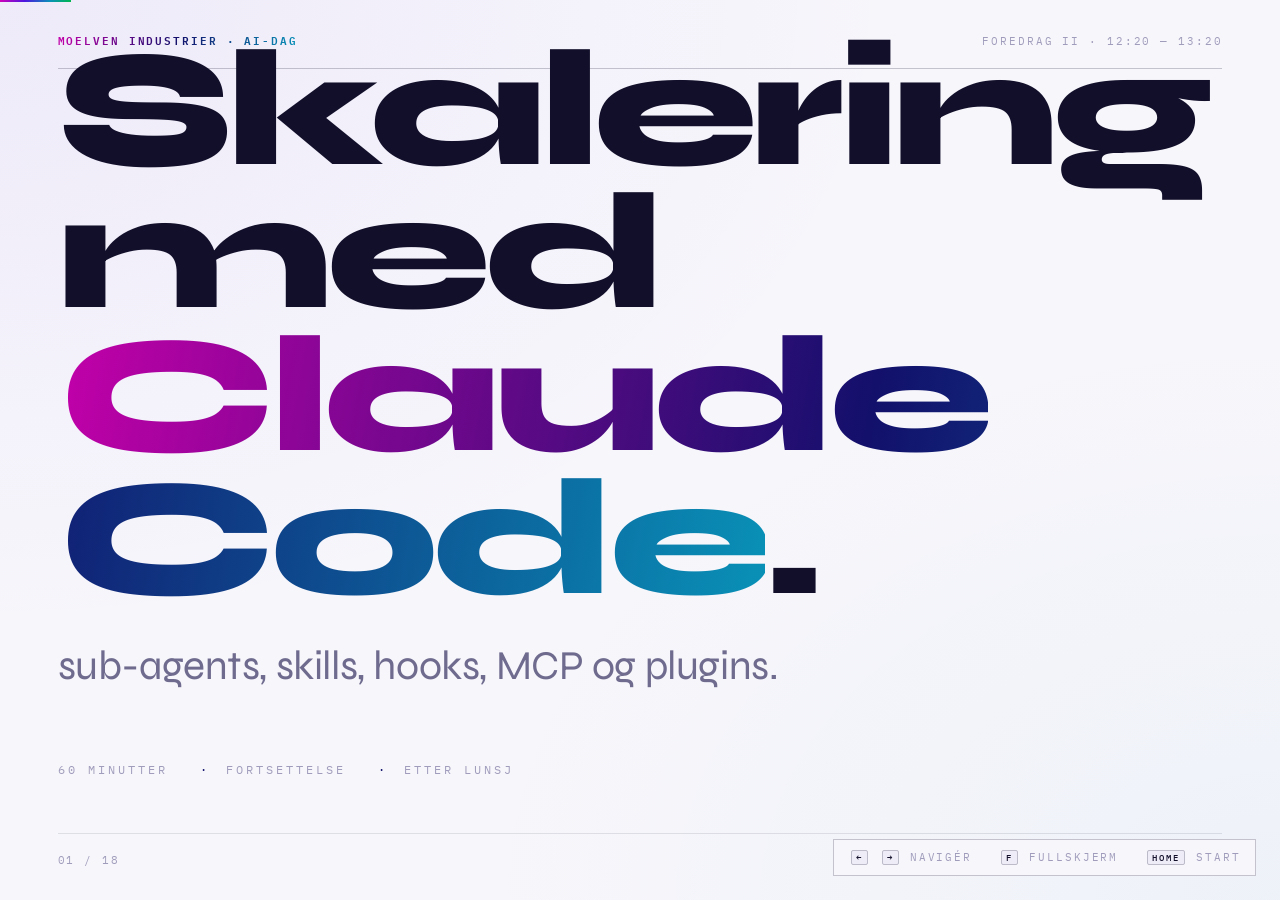
==== 02-videregaende.html @ 4717f0d2 "AI-dag Moelven — presentasjoner (321 navy)" ====
<!DOCTYPE html>
<html lang="nb">
<head>
  <meta charset="UTF-8">
  <meta name="viewport" content="width=device-width, initial-scale=1.0">
  <title>Foredrag II — Skalering med Claude Code · 321</title>
  <link rel="stylesheet" href="style.css">
  <style>
    .t-table.compact th,
    .t-table.compact td {
      padding: 0.55rem 1.1rem 0.55rem 0;
      font-size: clamp(12px, 1vw, 16px);
    }
    .t-table.compact .name {
      font-size: 1.05em;
    }
  </style>
</head>
<body>
<div class="deck">

<!-- ============ SLIDE 1 — TITLE ============ -->
<section class="slide slide-title">
  <header class="slide-header">
    <span class="brand">Moelven Industrier · AI-dag</span>
    <span class="right">Foredrag II · 12:20 — 13:20</span>
  </header>
  <div class="slide-content">
    <div class="label anim-in">Del to</div>
    <h1 class="display anim-in">Skalering med<br><em>Claude Code</em>.</h1>
    <p class="subtitle anim-in">sub-agents, skills, hooks, MCP og plugins.</p>
    <div class="meta anim-in">
      <span>60 minutter</span>
      <span>fortsettelse</span>
      <span>etter lunsj</span>
    </div>
  </div>
  <footer class="slide-footer">
    <span class="counter"></span>
    <span class="right">Didrik · Tittel</span>
  </footer>
</section>

<!-- ============ SLIDE 2 — TRE VERKTØY ============ -->
<section class="slide">
  <header class="slide-header">
    <span class="brand">Moelven Industrier · AI-dag</span>
    <span class="right">— Tre verktøy</span>
  </header>
  <div class="slide-content">
    <div class="eyebrow anim-in">Tre måter å skalere arbeidet</div>
    <h2 class="heading anim-in" style="font-size: clamp(32px, 4vw, 60px); margin-bottom: 2rem;">Skills, hooks og <em>agents</em>.<span class="small">Tre lag for å utvide Claude Code utover én sesjon.</span></h2>
    <div class="cols-3 anim-in">
      <div class="col">
        <div class="col-label" style="color: var(--accent);">Skills</div>
        <h3 style="font-size: 1.5rem; margin-top: 0.3rem; font-style: normal; font-weight: 400;">Gjenbrukbar framgangsmåte.</h3>
        <p class="body" style="font-size: 0.95rem; margin-top: 0.6rem;">Skriv prompten én gang som markdown. Invokér med <code>/&lt;navn&gt;</code> eller la Claude trigge automatisk når relevant.</p>
        <p class="body" style="font-size: 0.85rem; font-family: var(--font-mono); color: var(--ink-faded); margin-top: 0.6rem;">.claude/skills/</p>
      </div>
      <div class="col">
        <div class="col-label" style="color: var(--accent);">Hooks</div>
        <h3 style="font-size: 1.5rem; margin-top: 0.3rem; font-style: normal; font-weight: 400;">Deterministisk lag.</h3>
        <p class="body" style="font-size: 0.95rem; margin-top: 0.6rem;">Shell-scripts som kjører på events (PreToolUse, PostToolUse). Skjer hver gang — ikke modellavhengig.</p>
        <p class="body" style="font-size: 0.85rem; font-family: var(--font-mono); color: var(--ink-faded); margin-top: 0.6rem;">.claude/settings.json</p>
      </div>
      <div class="col">
        <div class="col-label" style="color: var(--accent);">Agents</div>
        <h3 style="font-size: 1.5rem; margin-top: 0.3rem; font-style: normal; font-weight: 400;">Parallelle sesjoner.</h3>
        <p class="body" style="font-size: 0.95rem; margin-top: 0.6rem;">Isolert kontekst, egne verktøy. Returnerer kun resultatet til hovedsesjonen. Brukes alene eller parallelt.</p>
        <p class="body" style="font-size: 0.85rem; font-family: var(--font-mono); color: var(--ink-faded); margin-top: 0.6rem;">.claude/agents/</p>
      </div>
    </div>
    <p class="body anim-in" style="margin-top: 2rem; font-style: italic; color: var(--ink-mid); text-align: center; max-width: none;">Vi tar dem én etter én — først sub-agents, så skills, så hooks. MCP og plugins til slutt.</p>
  </div>
  <footer class="slide-footer">
    <span class="counter"></span>
    <span class="right">Didrik · Tre verktøy</span>
  </footer>
</section>

<!-- ============ SLIDE 3 — SUB-AGENTS ============ -->
<section class="slide">
  <header class="slide-header">
    <span class="brand">Moelven Industrier · AI-dag</span>
    <span class="right">— Sub-agents</span>
  </header>
  <div class="slide-content">
    <div class="cols-2 weighted">
      <div class="col anim-in">
        <div class="eyebrow">Sub-agents</div>
        <h2 class="heading">Sub-agents — egen sesjon, <em>eget kontekstvindu</em>.</h2>
        <p class="body" style="margin-top: 1.5rem;">Isolert kontekst, egne verktøy. Agenten gjør sitt arbeid og returnerer kun resultatet til hovedsesjonen — uten å fylle den med tool-kall.</p>
        <p class="body" style="margin-top: 1rem;">Innebygde: <code>Explore</code> (read-only søk), <code>Plan</code> (arkitektur), <code>general-purpose</code>. Egne i <code>~/.claude/agents/</code>.</p>
      </div>
      <div class="col anim-in">
        <div class="col-label" style="margin-bottom: 1.5rem;">Når dra inn en agent</div>
        <ul class="body" style="list-style: none; padding: 0; font-size: 1rem;">
          <li style="border-left: 2px solid var(--accent); padding: 0.6rem 0 0.6rem 1.2rem; margin-bottom: 0.6rem;">Søk som vil sprenge konteksten</li>
          <li style="border-left: 2px solid var(--accent); padding: 0.6rem 0 0.6rem 1.2rem; margin-bottom: 0.6rem;">Uavhengig deloppgave</li>
          <li style="border-left: 2px solid var(--accent); padding: 0.6rem 0 0.6rem 1.2rem; margin-bottom: 0.6rem;">Skal kjøres samtidig som du jobber</li>
          <li style="border-left: 2px solid var(--accent); padding: 0.6rem 0 0.6rem 1.2rem;">Trenger isolert kontekst eller egen branch</li>
        </ul>
        <p class="body" style="margin-top: 1.5rem; font-style: italic; color: var(--ink-mid); font-size: 0.95rem;">Liten oppgave som hører her? Gjør det selv — agent er overkill.</p>
      </div>
    </div>
  </div>
  <footer class="slide-footer">
    <span class="counter"></span>
    <span class="right">Didrik · Sub-agents</span>
  </footer>
</section>

<!-- ============ SLIDE 4 — PARALLELLISERING ============ -->
<section class="slide">
  <header class="slide-header">
    <span class="brand">Moelven Industrier · AI-dag</span>
    <span class="right">— Parallellisering</span>
  </header>
  <div class="slide-content">
    <div class="eyebrow anim-in">Tre saker, samme tid</div>
    <h2 class="heading anim-in" style="font-size: clamp(34px, 4.2vw, 60px); margin-bottom: 2.5rem;">Parallellisering med <em>worktrees</em>.</h2>
    <div class="cols-2 anim-in" style="align-items: stretch;">
      <div class="col" style="background: var(--bg-deep); padding: 2rem; border: 1px solid var(--rule);">
        <div class="col-label" style="color: var(--ink-faded);">Sekvensielt</div>
        <h3 style="color: var(--ink-soft); font-style: normal; font-weight: 400;">Tre research-spørsmål</h3>
        <div style="margin-top: 2rem; font-family: var(--font-mono); font-size: 1.1rem; line-height: 2;">
          <div>Sak A &nbsp;<span style="color: var(--ink-faded);">━━━━━━</span> 2 min</div>
          <div>Sak B &nbsp;<span style="color: var(--ink-faded);">&nbsp;&nbsp;&nbsp;&nbsp;&nbsp;&nbsp;&nbsp;━━━━━━</span> 2 min</div>
          <div>Sak C &nbsp;<span style="color: var(--ink-faded);">&nbsp;&nbsp;&nbsp;&nbsp;&nbsp;&nbsp;&nbsp;&nbsp;&nbsp;&nbsp;&nbsp;&nbsp;&nbsp;&nbsp;━━━━━━</span> 2 min</div>
        </div>
        <p style="margin-top: 2rem; font-family: var(--font-display); font-style: italic; font-size: 2rem; color: var(--ink-soft);">= 6 min</p>
      </div>
      <div class="col" style="background: var(--accent-soft); padding: 2rem; border: 1px solid var(--accent);">
        <div class="col-label" style="color: var(--accent);">Med agenter</div>
        <h3 style="color: var(--accent); font-style: normal; font-weight: 400;">Tre agenter, samtidig</h3>
        <div style="margin-top: 2rem; font-family: var(--font-mono); font-size: 1.1rem; line-height: 2;">
          <div>Sak A &nbsp;<span style="color: var(--accent);">━━━━━━</span></div>
          <div>Sak B &nbsp;<span style="color: var(--accent);">━━━━━━</span></div>
          <div>Sak C &nbsp;<span style="color: var(--accent);">━━━━━━</span></div>
        </div>
        <p style="margin-top: 2rem; font-family: var(--font-display); font-style: italic; font-size: 2rem; color: var(--accent);">= 2 min</p>
      </div>
    </div>
    <div class="cols-2 anim-in" style="margin-top: 2rem;">
      <p class="body" style="font-style: italic; color: var(--ink-mid); margin: 0;">
        <strong>Worktrees</strong> gir hver agent sin egen git-checkout — ingen merge-konflikt mellom <code>feature/api</code> og <code>feature/ui</code>.
      </p>
      <p class="body" style="font-style: italic; color: var(--ink-mid); margin: 0;">
        <strong>Token-bevissthet:</strong> fem parallelle Opus-agenter koster fem ganger. Bruk <code>Haiku</code> for søk og research, <code>Opus</code> for koding.
      </p>
    </div>
  </div>
  <footer class="slide-footer">
    <span class="counter"></span>
    <span class="right">Didrik · Parallellisering</span>
  </footer>
</section>

<!-- ============ MODELLVALG ============ -->
<section class="slide">
  <header class="slide-header">
    <span class="brand">Moelven Industrier · AI-dag</span>
    <span class="right">— Modellvalg</span>
  </header>
  <div class="slide-content">
    <div class="eyebrow anim-in">Riktig modell til riktig oppgave</div>
    <h2 class="heading anim-in" style="font-size: clamp(32px, 4vw, 60px); margin-bottom: 1.8rem;">Hvilken <em>modell</em> for hva.<span class="small">Tre familier med forskjellig styrke, hastighet og pris.</span></h2>
    <table class="t-table compact anim-in">
      <thead>
        <tr><th style="width: 18%;">Modell</th><th style="width: 32%;">Best på</th><th>Bruk for</th></tr>
      </thead>
      <tbody>
        <tr><td class="name">Opus 4.7</td><td>Resonnement, kompleks koding, dyp analyse.</td><td>Plan-fasen for store endringer · ultrareview · debugging du har stått fast i · arkitekturvalg</td></tr>
        <tr><td class="name">Sonnet 4.6</td><td>Balansert kvalitet og hastighet.</td><td>Standard daglig arbeid · implementering · refaktorering · de fleste skills og agenter</td></tr>
        <tr><td class="name">Haiku 4.5</td><td>Hastighet og kostnad.</td><td>Søk og research · sub-agent-oppgaver · klassifisering · enkle lookups</td></tr>
      </tbody>
    </table>
    <div class="cols-2 anim-in" style="margin-top: 1.2rem; gap: 2vw;">
      <div style="padding: 0.9rem 1.2rem; border-left: 3px solid var(--accent); background: var(--accent-soft);">
        <p style="margin: 0; font-size: 0.92rem; line-height: 1.5; color: var(--ink-soft);"><strong style="color: var(--accent); font-family: var(--font-mono); font-size: 0.78em; letter-spacing: 0.2em; text-transform: uppercase;">Praktisk mønster ·</strong> Default Sonnet. Bytt til Opus med <code>/model</code> når noe er hardt. Bruk Haiku i sub-agenter som bare skal hente data tilbake.</p>
      </div>
      <div style="padding: 0.9rem 1.2rem; border-left: 3px solid var(--ink-mid); background: var(--bg-deep);">
        <p style="margin: 0; font-size: 0.92rem; line-height: 1.5; color: var(--ink-soft);"><strong style="color: var(--ink-mid); font-family: var(--font-mono); font-size: 0.78em; letter-spacing: 0.2em; text-transform: uppercase;">Kostnad ·</strong> Opus koster grovt 5× Sonnet, som koster grovt 5× Haiku. Sjekk <code>/cost</code> jevnlig — særlig i langkjørende eller parallelle agent-sesjoner.</p>
      </div>
    </div>
  </div>
  <footer class="slide-footer">
    <span class="counter"></span>
    <span class="right">Didrik · Modellvalg</span>
  </footer>
</section>

<!-- ============ SLIDE 5 — SKILLS ANATOMI ============ -->
<section class="slide">
  <header class="slide-header">
    <span class="brand">Moelven Industrier · AI-dag</span>
    <span class="right">— Skills · anatomi</span>
  </header>
  <div class="slide-content">
    <div class="cols-2 weighted">
      <div class="col anim-in">
        <div class="eyebrow">Skills · anatomi</div>
        <h2 class="heading" style="font-size: clamp(32px, 4vw, 60px);">Anatomien til en <em>skill</em>.</h2>
        <p class="body" style="margin-top: 1.5rem;">En mappe i <code>~/.claude/skills/&lt;navn&gt;/</code> med en <code>SKILL.md</code>-fil. Frontmatter definerer navn, beskrivelse og tilgjengelige verktøy. Innholdet er instruksjonene Claude følger.</p>
        <div style="margin-top: 1.5rem; padding: 0.9rem 1.2rem; border-left: 3px solid var(--accent); background: var(--accent-soft);">
          <p style="margin: 0; font-size: 0.92rem; line-height: 1.5; color: var(--ink-soft);"><strong style="color: var(--accent); font-family: var(--font-mono); font-size: 0.78em; letter-spacing: 0.2em; text-transform: uppercase;">Auto-trigger ·</strong> Hvis <code>description</code> matcher konteksten, kan Claude bruke skillen uten at du skriver <code>/&lt;navn&gt;</code>.</p>
        </div>
      </div>
      <div class="col anim-in">
        <pre class="code" data-lang="SKILL.md"><span class="c">---</span>
<span class="k">name</span>: pr-summary
<span class="k">description</span>: Lag et lesbart sammendrag av en PR
<span class="k">allowed-tools</span>: Bash(git *), Bash(gh *), Read
<span class="c">---</span>

<span class="k"># PR-sammendrag</span>

For PR-en denne sesjonen jobber med:

1. Hent diff og commit-historikk
2. Identifiser <span class="v">hva</span> som endret seg
3. Pek på <span class="v">hvorfor</span> — referer issue, kontekst
4. List <span class="v">risiko</span> — migrasjoner, breaking changes
5. Foreslå <span class="v">test plan</span> — hva må verifiseres

Format: markdown, klar for Slack-kanalen.</pre>
      </div>
    </div>
  </div>
  <footer class="slide-footer">
    <span class="counter"></span>
    <span class="right">Didrik · Skills · anatomi</span>
  </footer>
</section>

<!-- ============ SLIDE 6 — SKILLS EKSEMPLER ============ -->
<section class="slide">
  <header class="slide-header">
    <span class="brand">Moelven Industrier · AI-dag</span>
    <span class="right">— Skills · eksempler</span>
  </header>
  <div class="slide-content">
    <div class="eyebrow anim-in">Innebygde og felles-skills</div>
    <h2 class="heading anim-in" style="font-size: clamp(32px, 4vw, 60px); margin-bottom: 1.8rem;">Skills i <em>bruk</em>.<span class="small">Innebygde fra Anthropic, og det dere kan lage selv.</span></h2>
    <table class="t-table compact anim-in">
      <thead>
        <tr><th style="width: 22%;">Skill</th><th style="width: 38%;">Hva den gjør</th><th>Når brukes</th></tr>
      </thead>
      <tbody>
        <tr><td class="name"><code>/init</code></td><td>Skanner kodebasen og genererer utkast til CLAUDE.md.</td><td>Aller første ting i nytt prosjekt</td></tr>
        <tr><td class="name"><code>/review</code></td><td>Gjennomgang av endringer i gjeldende branch med standard sjekkliste.</td><td>Før PR åpnes · før merge</td></tr>
        <tr><td class="name"><code>/security-review</code></td><td>Analyser pending changes for sikkerhetsrisiko — injection, auth-feil, lekkasje.</td><td>Før noe når produksjon</td></tr>
        <tr><td class="name"><code>/pr-summary</code></td><td>Lesbart sammendrag av PR for Slack — hva, hvorfor, risiko, testplan.</td><td>Når PR er klar for review</td></tr>
        <tr><td class="name"><code>/ultrareview</code></td><td>Multi-agent dyp peer-review — flere perspektiver i parallell.</td><td>Større endringer · sikkerhets-kritisk kode</td></tr>
        <tr><td class="name">Egne team-skills</td><td>Felles standarder, sjekklister og prosesser i prosjektets <code>.claude/skills/</code>.</td><td>Commit til repo — alle drar nytte</td></tr>
      </tbody>
    </table>
    <p class="body anim-in" style="margin-top: 1.2rem; font-style: italic; color: var(--ink-mid); font-size: 0.95rem; text-align: center;">Egne skills committes til repoet og deles automatisk med teamet. Ingen distribusjonsmekanikk å håndtere.</p>
  </div>
  <footer class="slide-footer">
    <span class="counter"></span>
    <span class="right">Didrik · Skills · eksempler</span>
  </footer>
</section>

<!-- ============ SLIDE 7 — HOOKS EVENTS ============ -->
<section class="slide">
  <header class="slide-header">
    <span class="brand">Moelven Industrier · AI-dag</span>
    <span class="right">— Hooks · events</span>
  </header>
  <div class="slide-content">
    <div class="eyebrow anim-in">Hooks</div>
    <h2 class="heading anim-in" style="margin-bottom: 1rem; font-size: clamp(32px, 4vw, 60px);">Hooks — <em>events</em> og hva de utløses av.</h2>
    <p class="lede anim-in" style="margin-bottom: 2rem;">Shell-kommandoer som kjører på events. Deterministiske — uavhengig av modellens vurdering.</p>
    <table class="t-table compact anim-in">
      <thead>
        <tr><th style="width: 22%;">Event</th><th style="width: 38%;">Når</th><th>Praktisk eksempel</th></tr>
      </thead>
      <tbody>
        <tr><td class="name">PreToolUse</td><td>Før en tool-kall kjøres.</td><td>Blokker <code>git push origin main</code> · enrich med kontekst</td></tr>
        <tr><td class="name">PostToolUse</td><td>Etter en tool-kall.</td><td>Auto-format · log audit-trail · trigger test</td></tr>
        <tr><td class="name">UserPromptSubmit</td><td>Før prompten sendes til modellen.</td><td>Ekspandér tokens · spam-filter · injiser kontekst</td></tr>
        <tr><td class="name">SessionStart</td><td>Når sesjonen starter.</td><td>Last <code>.env</code> fra vault · sjekk dependencies</td></tr>
        <tr><td class="name">Stop · SessionEnd</td><td>Når sesjonen avsluttes.</td><td>Oppsummering · varsel i Slack · clean up temp-filer</td></tr>
      </tbody>
    </table>
  </div>
  <footer class="slide-footer">
    <span class="counter"></span>
    <span class="right">Didrik · Hooks · events</span>
  </footer>
</section>

<!-- ============ SLIDE 8 — HOOKS CODE ============ -->
<section class="slide">
  <header class="slide-header">
    <span class="brand">Moelven Industrier · AI-dag</span>
    <span class="right">— Hooks · konfigurasjon</span>
  </header>
  <div class="slide-content">
    <div class="eyebrow anim-in">Hooks · konfigurasjon</div>
    <h2 class="heading anim-in" style="font-size: clamp(32px, 4vw, 56px); margin-bottom: 1.5rem;">Hooks i <em>settings.json</em> og shell-script.</h2>
    <div class="cols-2">
      <div class="col anim-in">
        <div class="col-label">.claude/settings.json</div>
        <pre class="code" data-lang="JSON"><span class="p">{</span>
  <span class="s">"hooks"</span><span class="p">: {</span>
    <span class="s">"PostToolUse"</span><span class="p">: [{</span>
      <span class="s">"matcher"</span><span class="p">:</span> <span class="s">"Edit|Write"</span><span class="p">,</span>
      <span class="s">"hooks"</span><span class="p">: [{</span>
        <span class="s">"type"</span><span class="p">:</span> <span class="s">"command"</span><span class="p">,</span>
        <span class="s">"command"</span><span class="p">:</span> <span class="s">"~/.claude/hooks/auto-format.sh"</span>
      <span class="p">}]</span>
    <span class="p">}],</span>
    <span class="s">"PreToolUse"</span><span class="p">: [{</span>
      <span class="s">"matcher"</span><span class="p">:</span> <span class="s">"Bash"</span><span class="p">,</span>
      <span class="s">"hooks"</span><span class="p">: [{</span>
        <span class="s">"type"</span><span class="p">:</span> <span class="s">"command"</span><span class="p">,</span>
        <span class="s">"command"</span><span class="p">:</span> <span class="s">"~/.claude/hooks/block-dangerous.sh"</span>
      <span class="p">}]</span>
    <span class="p">}]</span>
  <span class="p">}</span>
<span class="p">}</span></pre>
      </div>
      <div class="col anim-in">
        <div class="col-label">block-dangerous.sh</div>
        <pre class="code" data-lang="bash"><span class="c">#!/bin/bash</span>
CMD=$(<span class="k">jq</span> -r <span class="s">'.tool_input.command'</span>)

<span class="k">if</span> <span class="k">echo</span> <span class="s">"$CMD"</span> | <span class="k">grep</span> -qE \
   <span class="s">'git push.*main|rm -rf|git reset --hard'</span><span class="k">; then</span>
  <span class="k">echo</span> <span class="s">'{"hookSpecificOutput":{</span>
<span class="s">    "hookEventName":"PreToolUse",</span>
<span class="s">    "permissionDecision":"deny",</span>
<span class="s">    "permissionDecisionReason":</span>
<span class="s">    "Farlig kommando blokkert"</span>
<span class="s">  }}'</span> &gt;&amp;2
  <span class="k">exit</span> 2
<span class="k">fi</span>
<span class="k">exit</span> 0</pre>
        <p class="body" style="font-size: 0.85rem; margin-top: 1rem; font-style: italic; color: var(--ink-mid);">Hierarki: <code>~/.claude/settings.json</code> (du) → <code>.claude/settings.json</code> (team) → <code>settings.local.json</code> (gitignorert).</p>
      </div>
    </div>
  </div>
  <footer class="slide-footer">
    <span class="counter"></span>
    <span class="right">Didrik · Hooks · konfigurasjon</span>
  </footer>
</section>

<!-- ============ SLIDE 9 — MCP SERVERE ============ -->
<section class="slide">
  <header class="slide-header">
    <span class="brand">Moelven Industrier · AI-dag</span>
    <span class="right">— MCP · servere</span>
  </header>
  <div class="slide-content">
    <div class="eyebrow anim-in">Model Context Protocol</div>
    <h2 class="heading anim-in" style="margin-bottom: 1rem; font-size: clamp(32px, 4vw, 60px);">MCP — koble Claude til <em>eksterne datakilder</em>.</h2>
    <p class="lede anim-in" style="margin-bottom: 2rem;">Åpen standard for å gi Claude tilgang til verktøy og data — uten å håndtere auth selv.</p>
    <table class="t-table compact anim-in">
      <thead>
        <tr><th style="width: 18%;">Server</th><th style="width: 40%;">Hva Claude får tilgang til</th><th>Hva du kan gjøre</th></tr>
      </thead>
      <tbody>
        <tr><td class="name">GitHub</td><td>Issues, PRs, CI-runs, kommentarer.</td><td>Fra sak til kode-endring · auto-oppsummering av PR</td></tr>
        <tr><td class="name">Notion</td><td>Sider, databaser, kommentarer.</td><td>Specs, design-doc og møtenotater i kontekst</td></tr>
        <tr><td class="name">Gmail</td><td>Lese, søke, skrive e-post.</td><td>Oppsummere tråder · skrive utkast til oppfølging</td></tr>
        <tr><td class="name">Google Drive</td><td>Dokumenter, regneark, mapper.</td><td>Hente kravspec og research direkte inn</td></tr>
        <tr><td class="name">Linear</td><td>Issues, prosjekter, kommentarer.</td><td>Fra sak til implementering — full ring</td></tr>
        <tr><td class="name">Eget API</td><td>Hva som helst dere bygger.</td><td>Datakilder, interne verktøy, custom workflow</td></tr>
      </tbody>
    </table>
    <p class="body anim-in" style="margin-top: 1.2rem; font-family: var(--font-mono); font-size: 0.9rem; text-align: center;"><code>claude mcp list</code> — se hva som er konfigurert.</p>
  </div>
  <footer class="slide-footer">
    <span class="counter"></span>
    <span class="right">Morten · MCP · servere</span>
  </footer>
</section>

<!-- ============ SLIDE 10 — MCP I PRAKSIS ============ -->
<section class="slide">
  <header class="slide-header">
    <span class="brand">Moelven Industrier · AI-dag</span>
    <span class="right">— MCP · praksis</span>
  </header>
  <div class="slide-content">
    <div class="cols-2 weighted">
      <div class="col anim-in">
        <div class="eyebrow">Konkret eksempel</div>
        <h2 class="heading" style="font-size: clamp(32px, 4vw, 56px);">MCP i praksis — fra <em>issue til PR</em>.</h2>
        <p class="body" style="margin-top: 1.5rem;">Skritt én: koble på GitHub.</p>
        <pre class="code-block-tight">claude mcp add github</pre>
        <p class="body" style="margin-top: 1rem;">Skritt to: instruér Claude.</p>
      </div>
      <div class="col anim-in">
        <div class="col-label">Prompt i Claude Code</div>
        <pre class="code" data-lang="prompt">Hent issue <span class="s">#142</span> fra repo X.

Les beskrivelsen og kommentarene.
Utforsk relevante filer i kodebasen.
Lag plan, implementer, skriv test.

Når alt grønt:
  1. commit på ny branch
  2. push
  3. åpne PR med <span class="s">/pr-summary</span>
  4. linke tilbake til issue</pre>
        <div style="margin-top: 1.5rem; padding: 1rem 1.2rem; border-left: 3px solid var(--accent); background: var(--accent-soft);">
          <p class="body" style="font-size: 0.9rem; margin: 0;"><strong>Sikkerhet:</strong> MCP-server bestemmer scope. Read-only der mulig. Hooks kan logge alle MCP-kall for audit.</p>
        </div>
      </div>
    </div>
  </div>
  <footer class="slide-footer">
    <span class="counter"></span>
    <span class="right">Morten · MCP · praksis</span>
  </footer>
</section>

<!-- ============ DEV-VERKTØY ============ -->
<section class="slide">
  <header class="slide-header">
    <span class="brand">Moelven Industrier · AI-dag</span>
    <span class="right">— Utviklingsverktøy</span>
  </header>
  <div class="slide-content">
    <div class="eyebrow anim-in">Claude som del av utviklingsstacken</div>
    <h2 class="heading anim-in" style="font-size: clamp(32px, 4vw, 60px); margin-bottom: 1.8rem;">Hvilke <em>utviklingsverktøy</em> spiller godt sammen.<span class="small">Claude blir mest effektiv når dine vanlige dev-verktøy er på plass.</span></h2>
    <table class="t-table compact anim-in">
      <thead>
        <tr><th style="width: 26%;">Verktøy</th><th>Hvordan Claude bruker det</th></tr>
      </thead>
      <tbody>
        <tr><td class="name">Git + <code>gh</code> CLI</td><td>Atomic commits, brancher, PR-er — Claude kan hele <code>gh</code>-flyten ut av boksen</td></tr>
        <tr><td class="name">Test-rammeverk</td><td>npm test · pytest · vitest — Claude kjører, leser output, fikser feil iterativt</td></tr>
        <tr><td class="name">Linter og formatter</td><td>Prettier · ESLint · Black · Ruff — godt fanget i PostToolUse-hook</td></tr>
        <tr><td class="name">Type-sjekker</td><td>TypeScript · mypy · ty — Claude leser feilmeldinger og iterer mot grønt</td></tr>
        <tr><td class="name">Pakke-håndtering</td><td>npm · pnpm · uv · bun — Claude håndterer dependencies og lock-filer</td></tr>
        <tr><td class="name">Container-verktøy</td><td>Docker · devcontainers — Claude bygger og kjører isolert</td></tr>
        <tr><td class="name">IDE-integrasjon</td><td>VS Code · JetBrains-extension med inline diffs og statuslinje</td></tr>
      </tbody>
    </table>
    <div class="anim-in" style="margin-top: 1rem; padding: 0.85rem 1.3rem; border-left: 3px solid var(--accent); background: var(--accent-soft);">
      <p style="margin: 0; font-size: 0.92rem; line-height: 1.55; color: var(--ink-soft);"><strong style="color: var(--accent); font-family: var(--font-mono); font-size: 0.78em; letter-spacing: 0.2em; text-transform: uppercase;">Tommelfingerregel ·</strong> Gjør tester og lint kjørbart med én kommando hver. Da kan Claude verifisere seg selv og iterere uten å spørre deg hver gang.</p>
    </div>
  </div>
  <footer class="slide-footer">
    <span class="counter"></span>
    <span class="right">Morten · Utviklingsverktøy</span>
  </footer>
</section>

<!-- ============ SLIDE 11 — HOOK · SKILL · AGENT ============ -->
<section class="slide">
  <header class="slide-header">
    <span class="brand">Moelven Industrier · AI-dag</span>
    <span class="right">— Valg av lag</span>
  </header>
  <div class="slide-content">
    <div class="eyebrow anim-in">Strategi-valg</div>
    <h2 class="heading anim-in" style="font-size: clamp(32px, 4vw, 60px); margin-bottom: 2rem;">Når bruke <em>hook, skill eller agent</em>.</h2>
    <table class="t-table compact anim-in">
      <thead>
        <tr><th style="width: 45%;">Operasjon</th><th>Strategi</th></tr>
      </thead>
      <tbody>
        <tr><td>Format og lint</td><td><span class="pill warn">Hook</span> PostToolUse · skjer hver gang</td></tr>
        <tr><td>Blokkere farlige git-kommandoer</td><td><span class="pill warn">Hook</span> PreToolUse · sikkerhetslag</td></tr>
        <tr><td>Kjør unit-tester</td><td><span class="pill ok">Skill</span> Veiledende — invokeres når relevant</td></tr>
        <tr><td>Code review</td><td><span class="pill ok">Skill</span> <code>/review</code> + manuell team-review</td></tr>
        <tr><td>Security review før release</td><td><span class="pill ok">Skill</span> <code>/security-review</code></td></tr>
        <tr><td>Sanity-sjekk før deploy</td><td><span class="pill warn">Hook</span> i CI eller pre-merge</td></tr>
        <tr><td>«Implementer det samme i tre moduler»</td><td><span class="pill">Agenter</span> 3 parallelle worktrees</td></tr>
        <tr><td>«Researche tre alternativer for X»</td><td><span class="pill">Agenter</span> 3 parallelle <code>Explore</code></td></tr>
      </tbody>
    </table>
    <p class="body anim-in" style="margin-top: 1.5rem; font-style: italic; color: var(--ink-mid); text-align: center;">Må skje hver gang → <strong>hook</strong>. Valgfritt eller veiledende → <strong>skill</strong>. Delegerbart og isolert → <strong>agent</strong>.</p>
  </div>
  <footer class="slide-footer">
    <span class="counter"></span>
    <span class="right">Morten · Valg av lag</span>
  </footer>
</section>

<!-- ============ SLIDE 12 — PLUGINS ============ -->
<section class="slide">
  <header class="slide-header">
    <span class="brand">Moelven Industrier · AI-dag</span>
    <span class="right">— Plugins</span>
  </header>
  <div class="slide-content">
    <div class="eyebrow anim-in">Bundling og distribusjon</div>
    <h2 class="heading anim-in" style="font-size: clamp(32px, 4vw, 60px); margin-bottom: 1.5rem;">Plugins — <em>bundle</em> og distribusjon.</h2>
    <p class="lede anim-in" style="margin-bottom: 1.8rem;">Et plugin er en pakke som samler skills, hooks, slash-kommandoer og MCP-servere i én installerbar enhet. Plugin marketplace fra mars 2026 gir et offisielt distribusjonslag.</p>
    <div class="cols-2 anim-in" style="align-items: stretch;">
      <div class="col" style="background: var(--bg-deep); padding: 1.4rem 1.6rem; border: 1px solid var(--rule);">
        <div class="col-label" style="color: var(--accent);">Hva et plugin inneholder</div>
        <ul style="list-style: none; padding: 0; font-size: 0.95rem; line-height: 1.7; color: var(--ink-soft); margin: 0.5rem 0 0;">
          <li>Skills · gjenbrukbare arbeidsflyter</li>
          <li>Hooks · deterministiske scripts</li>
          <li>Slash-kommandoer · faste funksjoner</li>
          <li>MCP-server-konfigurasjoner</li>
          <li>Agent-definisjoner</li>
        </ul>
      </div>
      <div class="col" style="background: var(--accent-soft); padding: 1.4rem 1.6rem; border: 1px solid var(--accent);">
        <div class="col-label" style="color: var(--accent);">Praktisk bruk</div>
        <ul style="list-style: none; padding: 0; font-size: 0.95rem; line-height: 1.7; color: var(--ink-soft); margin: 0.5rem 0 0;">
          <li><code>/plugin</code> for å bla i marketplace</li>
          <li>Installer og oppdater med ett kall</li>
          <li>Bygg eget plugin for teamets standarder</li>
          <li>Versjonshåndtering og avhengigheter</li>
          <li>Tillatelseskontroll på det dere installerer</li>
        </ul>
      </div>
    </div>
    <p class="body anim-in" style="margin-top: 1.2rem; font-style: italic; color: var(--ink-mid); font-size: 0.95rem; text-align: center;">Når dere har bygd en god kombinasjon av skills og hooks for prosjektene — pakk det som plugin og del.</p>
  </div>
  <footer class="slide-footer">
    <span class="counter"></span>
    <span class="right">Morten · Plugins</span>
  </footer>
</section>

<!-- ============ STYRING OG KONTROLL ============ -->
<section class="slide">
  <header class="slide-header">
    <span class="brand">Moelven Industrier · AI-dag</span>
    <span class="right">Eivind · Styring og kontroll</span>
  </header>
  <div class="slide-content">
    <div class="eyebrow anim-in">Fra eksperiment til styrt forretningsprosess</div>
    <h2 class="heading anim-in" style="font-size: clamp(32px, 4vw, 56px); margin-bottom: 2rem;">Tre spørsmål ledelsen <em>bør ha svar på</em>.</h2>
    <div class="cols-3 anim-in" style="margin-bottom: 1.8rem;">
      <div class="col">
        <div class="col-label" style="color: var(--accent);">Hvem bestemmer hva AI-en får gjøre?</div>
        <p class="body" style="font-size: 0.95rem; margin-top: 0.8rem;">Tre lag med policy: globalt → team → lokal. Hooks håndhever det som alltid skal gjelde — blokkering og logging skjer uavhengig av modellens vurdering.</p>
      </div>
      <div class="col">
        <div class="col-label" style="color: var(--accent);">Hvordan vet vi hva som ble gjort?</div>
        <p class="body" style="font-size: 0.95rem; margin-top: 0.8rem;">Audit-trail via PostToolUse-hooks. Alle fil-endringer, bash-kjøringer og MCP-kall kan logges sentralt. Modellen kan ikke slette historikken.</p>
      </div>
      <div class="col">
        <div class="col-label" style="color: var(--accent);">Hvem eier standardene på tvers?</div>
        <p class="body" style="font-size: 0.95rem; margin-top: 0.8rem;"><code>CLAUDE.md</code> og <code>.claude/</code> er styringsartefakter — ikke bare teknisk config. Endringer via PR-prosess, som annen policy. Onboarding: én kommando.</p>
      </div>
    </div>
    <table class="t-table compact anim-in">
      <thead>
        <tr><th style="width: 28%;">Kvalitetsport</th><th style="width: 32%;">Mekanisme</th><th>Ansvar</th></tr>
      </thead>
      <tbody>
        <tr><td class="name">Blokkere farlige handlinger</td><td><span class="pill warn">Hook</span> PreToolUse · alltid aktivt</td><td>Plattform-team / IT</td></tr>
        <tr><td class="name">Kode-review</td><td><span class="pill ok">Skill</span> <code>/review</code> · før PR åpnes</td><td>Utvikler</td></tr>
        <tr><td class="name">Sikkerhetsgjennomgang</td><td><span class="pill ok">Skill</span> <code>/security-review</code> · før produksjon</td><td>Lead / arkitekt</td></tr>
        <tr><td class="name">Audit-trail</td><td><span class="pill warn">Hook</span> PostToolUse · logger til fil</td><td>Plattform-team</td></tr>
      </tbody>
    </table>
    <p class="body anim-in" style="margin-top: 1.2rem; font-style: italic; color: var(--ink-mid); text-align: center; font-size: 0.95rem;">Trygghet handler ikke om å bremse. Det handler om å gjøre AI-bruk <em>forutsigbar og sporbar</em>.</p>
  </div>
  <footer class="slide-footer">
    <span class="counter"></span>
    <span class="right">Eivind · Styring og kontroll</span>
  </footer>
</section>

<!-- ============ SLIDE 13 — TEAM- OG ORGANISASJONSBRUK ============ -->
<section class="slide">
  <header class="slide-header">
    <span class="brand">Moelven Industrier · AI-dag</span>
    <span class="right">— Team og organisasjon</span>
  </header>
  <div class="slide-content">
    <div class="eyebrow anim-in">Fra én utvikler til teamet</div>
    <h2 class="heading anim-in" style="font-size: clamp(32px, 4vw, 60px); margin-bottom: 1.5rem;">Claude i <em>teamet</em> og <em>organisasjonen</em>.</h2>
    <p class="lede anim-in" style="margin-bottom: 1.8rem;">Det dere bygger personlig kan deles og standardiseres. Forskjellen mellom enkeltbruk og team-bruk ligger i hvor mye dere committer til repoet.</p>
    <table class="t-table compact anim-in">
      <thead>
        <tr><th style="width: 26%;">Mekanisme</th><th>Hva det gjør for teamet</th></tr>
      </thead>
      <tbody>
        <tr><td class="name">CLAUDE.md</td><td>Felles instruksjon i repoet — alle starter samme sted, med samme antakelser</td></tr>
        <tr><td class="name">.claude/skills/</td><td>Felles arbeidsflyter (review-sjekkliste, release-rutine, sikkerhetsgjennomgang)</td></tr>
        <tr><td class="name">.claude/settings.json</td><td>Hooks for auto-format, blokkering av farlige kommandoer, delte allowlists</td></tr>
        <tr><td class="name">.claude/agents/</td><td>Egne agent-definisjoner med rolle og kontekst — delt for hele teamet</td></tr>
        <tr><td class="name">Plugin</td><td>Skills + hooks + commands + MCP samlet i én installerbar enhet for organisasjonen</td></tr>
        <tr><td class="name">MCP-servere</td><td>Sentralisert tilgang til interne datakilder og verktøy</td></tr>
        <tr><td class="name">Team Premium</td><td>~$100/sete/mnd — felles fakturering, administrasjon og brukstilgang på tvers</td></tr>
      </tbody>
    </table>
    <div class="anim-in" style="margin-top: 1rem; padding: 0.85rem 1.3rem; border-left: 3px solid var(--accent); background: var(--accent-soft);">
      <p style="margin: 0; font-size: 0.92rem; line-height: 1.55; color: var(--ink-soft);"><strong style="color: var(--accent); font-family: var(--font-mono); font-size: 0.78em; letter-spacing: 0.2em; text-transform: uppercase;">Governance ·</strong> Bestem hvem som eier <code>.claude/</code> — én person eller et lite plattform-team. Endringer i hooks og skills skal gå gjennom PR som annen kode. Onboarding av nye: <code>claude</code> + <code>/init</code> + les CLAUDE.md.</p>
    </div>
  </div>
  <footer class="slide-footer">
    <span class="counter"></span>
    <span class="right">Eivind · Team og organisasjon</span>
  </footer>
</section>

<!-- ============ SLIDE 14 — UTOVER SESJONEN ============ -->
<section class="slide">
  <header class="slide-header">
    <span class="brand">Moelven Industrier · AI-dag</span>
    <span class="right">— Utover sesjonen</span>
  </header>
  <div class="slide-content">
    <div class="eyebrow anim-in">Når Claude jobber uten deg</div>
    <h2 class="heading anim-in" style="font-size: clamp(32px, 4vw, 60px); margin-bottom: 1.5rem;">Utover <em>sesjonen</em> — automasjon og SDK.</h2>
    <p class="lede anim-in" style="margin-bottom: 1.8rem;">Claude trenger ikke å være knyttet til en interaktiv terminal. Disse mekanismene lar dere kjøre Claude som del av infrastrukturen.</p>
    <table class="t-table compact anim-in">
      <thead>
        <tr><th style="width: 24%;">Mekanisme</th><th style="width: 38%;">Hva det er</th><th>Praktisk bruk</th></tr>
      </thead>
      <tbody>
        <tr><td class="name"><code>/schedule</code></td><td>Cron-basert agent-kjøring.</td><td>Daglig rapport · ukentlig sikkerhetssjekk · månedlig oppsummering</td></tr>
        <tr><td class="name"><code>/loop</code></td><td>Intervall-basert sjekk.</td><td>Polling av deploys · monitorering av en oppgave</td></tr>
        <tr><td class="name">Headless mode</td><td>Claude Code uten interaktivt UI.</td><td>CI/CD-pipelines · pre-commit hooks · batch-jobber</td></tr>
        <tr><td class="name">Agent SDK</td><td>Python og TypeScript-biblioteker for å bygge agenter programmatisk.</td><td>Custom agent-orkestrering · embed i egne verktøy</td></tr>
        <tr><td class="name">Managed Agents</td><td>Cloud-hostede agenter som lever lenger enn sesjonen.</td><td>Langkjørende workflows · webhook-trigger · produksjons-bruk</td></tr>
      </tbody>
    </table>
    <p class="body anim-in" style="margin-top: 1.2rem; font-style: italic; color: var(--ink-mid); font-size: 0.95rem; text-align: center;">Når en oppgave er stabil nok til å automatisere — la Claude kjøre den uten deg. Dokumentasjon: <code>platform.claude.com/docs</code>.</p>
  </div>
  <footer class="slide-footer">
    <span class="counter"></span>
    <span class="right">Eivind · Utover sesjonen</span>
  </footer>
</section>

<!-- ============ OPPSUMMERING ============ -->
<section class="slide slide-title">
  <header class="slide-header">
    <span class="brand">Moelven Industrier · AI-dag</span>
    <span class="right">— Oppsummering</span>
  </header>
  <div class="slide-content">
    <div class="label anim-in">Avslutning</div>
    <h1 class="display anim-in" style="font-size: clamp(50px, 8vw, 140px);"><em>Oppsummering</em>.</h1>
    <div class="anim-in" style="margin-top: 3rem; display: grid; grid-template-columns: 1fr 1fr; gap: 4vw; max-width: 1200px;">
      <div>
        <div class="col-label" style="color: var(--accent); font-family: var(--font-mono); font-size: 11px; letter-spacing: 0.25em; text-transform: uppercase; margin-bottom: 1rem;">Prøv ut i ettermiddag</div>
        <ul class="body" style="font-size: 1rem; list-style: none; padding: 0;">
          <li style="padding: 0.4rem 0; border-bottom: 1px solid var(--rule);">Skriv din første egne skill</li>
          <li style="padding: 0.4rem 0; border-bottom: 1px solid var(--rule);">Sett opp ett PostToolUse-hook</li>
          <li style="padding: 0.4rem 0; border-bottom: 1px solid var(--rule);">Koble på GitHub MCP</li>
          <li style="padding: 0.4rem 0; border-bottom: 1px solid var(--rule);">Spawne en agent og se hva som skjer</li>
          <li style="padding: 0.4rem 0;">Demo for kollegene kl. 15:30</li>
        </ul>
      </div>
      <div>
        <div class="col-label" style="color: var(--accent); font-family: var(--font-mono); font-size: 11px; letter-spacing: 0.25em; text-transform: uppercase; margin-bottom: 1rem;">Følg med</div>
        <p class="body" style="font-size: 0.95rem; font-family: var(--font-mono); line-height: 1.8;">code.claude.com/docs/en/changelog<br>platform.claude.com/docs<br>github.com/anthropics/claude-code</p>
        <p class="body" style="margin-top: 1.5rem; font-style: italic; color: var(--ink-mid); font-family: var(--font-display); font-size: 1.1rem;">Sett av en halvtime hver uke. Det er nok.</p>
      </div>
    </div>
  </div>
  <footer class="slide-footer">
    <span class="counter"></span>
    <span class="right">Eivind · Tilbake til prosjekter 13:20</span>
  </footer>
</section>

</div>
<script src="deck.js"></script>
</body>
</html>
---- style.css ----
@import url('https://fonts.googleapis.com/css2?family=Syne:wght@400;500;600;700;800&family=Instrument+Sans:ital,wght@0,400;0,500;0,600;1,400&family=IBM+Plex+Mono:ital,wght@0,300;0,400;0,500;1,400&display=swap');

:root {
  --bg:           #f7f6fb;
  --bg-deep:      #eeecf6;
  --paper:        #e6e3f2;
  --ink:          #110f2a;
  --ink-soft:     #38355a;
  --ink-mid:      #6e6b8e;
  --ink-faded:    #a09dbc;
  --accent:       #12106b;
  --accent-deep:  #0a0850;
  --accent-soft:  rgba(18, 16, 107, 0.08);
  --blue:         #4d16e0;
  --rule:         rgba(17, 15, 42, 0.10);
  --rule-strong:  rgba(17, 15, 42, 0.22);

  --gradient: linear-gradient(135deg, #d400b8 0%, #4d16e0 35%, #0992b8 70%, #00b84a 100%);
  --gradient-text: linear-gradient(100deg, #c400aa 0%, #12106b 50%, #0992b8 100%);

  --font-display: 'Syne', 'Arial Black', sans-serif;
  --font-body:    'Instrument Sans', -apple-system, sans-serif;
  --font-mono:    'IBM Plex Mono', 'JetBrains Mono', monospace;
}

* { box-sizing: border-box; }

html, body {
  margin: 0;
  padding: 0;
  height: 100%;
  width: 100%;
  overflow: hidden;
}

body {
  background: var(--bg);
  color: var(--ink);
  font-family: var(--font-body);
  font-size: 18px;
  line-height: 1.5;
  background-image:
    radial-gradient(ellipse at 0% 0%, rgba(77, 22, 224, 0.05) 0%, transparent 50%),
    radial-gradient(ellipse at 100% 100%, rgba(9, 146, 184, 0.04) 0%, transparent 45%);
}

.deck {
  position: relative;
  width: 100vw;
  height: 100vh;
}

.slide {
  position: absolute;
  inset: 0;
  display: flex;
  flex-direction: column;
  padding: 3.5vh 4.5vw;
  opacity: 0;
  pointer-events: none;
  transition: opacity 0.45s cubic-bezier(0.4, 0, 0.2, 1);
}

.slide.active {
  opacity: 1;
  pointer-events: auto;
  z-index: 1;
}

.slide.active .anim-in {
  animation: fadeUp 0.6s cubic-bezier(0.2, 0, 0.2, 1) backwards;
}
.slide.active .anim-in:nth-child(1) { animation-delay: 0.06s; }
.slide.active .anim-in:nth-child(2) { animation-delay: 0.13s; }
.slide.active .anim-in:nth-child(3) { animation-delay: 0.20s; }
.slide.active .anim-in:nth-child(4) { animation-delay: 0.27s; }
.slide.active .anim-in:nth-child(5) { animation-delay: 0.34s; }

@keyframes fadeUp {
  from { opacity: 0; transform: translateY(10px); }
  to   { opacity: 1; transform: translateY(0); }
}

/* ========== HEADER / FOOTER ========== */
.slide-header,
.slide-footer {
  display: flex;
  justify-content: space-between;
  align-items: baseline;
  gap: 2rem;
  font-family: var(--font-mono);
  font-size: 10.5px;
  letter-spacing: 0.18em;
  text-transform: uppercase;
  color: var(--ink-faded);
  font-weight: 400;
  flex-shrink: 0;
}

.slide-header {
  padding-bottom: 1.2rem;
  border-bottom: 1px solid var(--rule-strong);
}

.slide-footer {
  padding-top: 1.2rem;
  border-top: 1px solid var(--rule);
  margin-top: auto;
}

.slide-header .brand {
  background: var(--gradient-text);
  -webkit-background-clip: text;
  -webkit-text-fill-color: transparent;
  background-clip: text;
  font-weight: 600;
}

.slide-header .right,
.slide-footer .right { text-align: right; margin-left: auto; }

.slide-content {
  flex: 1;
  display: flex;
  flex-direction: column;
  justify-content: center;
  padding: 4vh 0;
  min-height: 0;
}

/* ========== TITLE SLIDE ========== */
.slide-title .slide-content {
  justify-content: flex-end;
  padding-bottom: 6vh;
}

.slide-title .label {
  font-family: var(--font-mono);
  font-size: 12px;
  letter-spacing: 0.4em;
  text-transform: uppercase;
  color: var(--ink-faded);
  margin-bottom: 3rem;
}

.slide-title .label::before {
  content: '— ';
  letter-spacing: 0.1em;
  color: var(--accent);
}

.slide-title .display {
  font-family: var(--font-display);
  font-weight: 800;
  font-size: clamp(80px, 13vw, 210px);
  line-height: 0.86;
  letter-spacing: -0.04em;
  margin: 0;
  color: var(--ink);
}

.slide-title .display em {
  font-style: normal;
  font-weight: 800;
  background: var(--gradient-text);
  -webkit-background-clip: text;
  -webkit-text-fill-color: transparent;
  background-clip: text;
}

.slide-title .subtitle {
  font-family: var(--font-display);
  font-weight: 400;
  font-size: clamp(24px, 3.2vw, 46px);
  color: var(--ink-mid);
  margin: 1.5rem 0 0;
  letter-spacing: -0.01em;
}

.slide-title .meta {
  font-family: var(--font-mono);
  font-size: 12px;
  color: var(--ink-faded);
  letter-spacing: 0.25em;
  text-transform: uppercase;
  margin-top: 4rem;
  display: flex;
  gap: 2rem;
  flex-wrap: wrap;
}

.slide-title .meta span::before {
  content: '·  ';
  color: var(--accent);
  margin-right: 0.4rem;
}
.slide-title .meta span:first-child::before { display: none; }

/* ========== SECTION DIVIDER ========== */
.slide-divider .slide-content {
  flex-direction: row;
  align-items: center;
  gap: 4vw;
}

.numeral {
  font-family: var(--font-display);
  font-weight: 800;
  font-size: clamp(180px, 32vw, 540px);
  line-height: 0.78;
  font-style: italic;
  flex-shrink: 0;
  margin: 0;
  color: var(--paper);
}

.divider-text { flex: 1; }
.divider-text .eyebrow { margin-bottom: 1rem; }
.divider-text .heading { font-size: clamp(36px, 4.5vw, 72px); margin-bottom: 1.5rem; }
.divider-text .body {
  font-family: var(--font-display);
  font-weight: 400;
  font-size: clamp(20px, 2vw, 30px);
  color: var(--ink-mid);
  max-width: 28ch;
}

/* ========== CONTENT TYPOGRAPHY ========== */
.eyebrow {
  font-family: var(--font-mono);
  font-size: 11px;
  letter-spacing: 0.32em;
  text-transform: uppercase;
  color: var(--accent);
  margin: 0 0 1.5rem;
  display: flex;
  align-items: center;
  gap: 0.9rem;
  font-weight: 500;
}

.eyebrow::before {
  content: '';
  width: 28px;
  height: 1px;
  background: var(--accent);
  flex-shrink: 0;
}

.heading {
  font-family: var(--font-display);
  font-weight: 700;
  font-size: clamp(40px, 5.2vw, 84px);
  line-height: 1.0;
  letter-spacing: -0.03em;
  margin: 0 0 1.8rem;
  color: var(--ink);
}

.heading em {
  font-style: italic;
  font-weight: 400;
  color: var(--accent);
}

.heading .small {
  display: block;
  font-size: 0.55em;
  font-weight: 400;
  font-style: italic;
  color: var(--ink-mid);
  letter-spacing: -0.01em;
  margin-top: 0.4rem;
}

.lede {
  font-family: var(--font-display);
  font-weight: 400;
  font-size: clamp(22px, 2.4vw, 36px);
  line-height: 1.28;
  color: var(--ink-soft);
  max-width: 28ch;
  margin: 0 0 2rem;
}

.body {
  font-size: clamp(15px, 1.25vw, 21px);
  line-height: 1.55;
  color: var(--ink-soft);
  max-width: 65ch;
}

.body p { margin: 0 0 1rem; }
.body p:last-child { margin-bottom: 0; }
ul.body, ol.body { padding-left: 1.4rem; }
ul.body li, ol.body li { margin-bottom: 0.5rem; }

/* ========== TWO COLUMN ========== */
.cols-2 {
  display: grid;
  grid-template-columns: 1fr 1fr;
  gap: 4vw;
  align-items: start;
}

.cols-2.weighted { grid-template-columns: 5fr 4fr; }

.cols-3 {
  display: grid;
  grid-template-columns: repeat(3, 1fr);
  gap: 2.5vw;
  align-items: start;
}

.col h3 {
  font-family: var(--font-display);
  font-weight: 600;
  font-size: clamp(22px, 2.2vw, 34px);
  margin: 0 0 1rem;
  color: var(--accent);
  letter-spacing: -0.01em;
}

.col .col-label {
  font-family: var(--font-mono);
  font-size: 10.5px;
  letter-spacing: 0.3em;
  text-transform: uppercase;
  color: var(--ink-faded);
  margin-bottom: 0.5rem;
}

/* ========== TABLE ========== */
.t-table {
  width: 100%;
  border-collapse: collapse;
  font-size: clamp(13px, 1.15vw, 19px);
  font-family: var(--font-body);
}

.t-table th,
.t-table td {
  text-align: left;
  padding: 0.9rem 1.5rem 0.9rem 0;
  border-bottom: 1px solid var(--rule);
  vertical-align: top;
  color: var(--ink-soft);
}

.t-table th {
  font-family: var(--font-mono);
  font-size: 10.5px;
  letter-spacing: 0.22em;
  text-transform: uppercase;
  color: var(--ink-faded);
  font-weight: 500;
  border-bottom: 1px solid var(--rule-strong);
  padding-bottom: 0.6rem;
}

.t-table tr:last-child td { border-bottom: none; }

.t-table .name {
  font-family: var(--font-display);
  font-weight: 600;
  font-size: 1.1em;
  color: var(--ink);
  white-space: nowrap;
}

.t-table .pill {
  display: inline-block;
  font-family: var(--font-mono);
  font-size: 10px;
  letter-spacing: 0.18em;
  text-transform: uppercase;
  padding: 0.15rem 0.5rem;
  border: 1px solid var(--rule-strong);
  color: var(--ink-soft);
  margin-right: 0.4rem;
}

.t-table .pill.ok   { color: var(--blue); border-color: var(--blue); }
.t-table .pill.warn { color: var(--accent); border-color: var(--accent); }

/* ========== CODE ========== */
.code {
  font-family: var(--font-mono);
  font-size: clamp(12px, 1.05vw, 17px);
  line-height: 1.55;
  background: var(--bg-deep);
  border: 1px solid var(--rule-strong);
  padding: 1.4rem 1.8rem;
  color: var(--ink);
  overflow-x: auto;
  position: relative;
  white-space: pre;
  font-weight: 400;
}

.code::before {
  content: attr(data-lang);
  position: absolute;
  top: 0;
  right: 0;
  font-size: 9.5px;
  letter-spacing: 0.25em;
  text-transform: uppercase;
  color: var(--ink-faded);
  padding: 0.3rem 0.7rem;
  background: var(--paper);
  border-left: 1px solid var(--rule-strong);
  border-bottom: 1px solid var(--rule-strong);
}

.code .c { color: var(--ink-faded); font-style: italic; }
.code .k { color: var(--accent); font-weight: 500; }
.code .s { color: var(--blue); }
.code .v { color: var(--accent-deep); }
.code .p { color: var(--ink-mid); }

.code-block-tight {
  font-family: var(--font-mono);
  font-size: clamp(14px, 1.3vw, 22px);
  color: var(--ink);
  background: var(--bg-deep);
  padding: 1.1rem 1.4rem;
  border-left: 3px solid var(--accent);
  margin: 0.8rem 0;
  display: inline-block;
}

/* ========== PRINCIPLE / QUOTE ========== */
.principle {
  font-family: var(--font-display);
  font-weight: 800;
  font-size: clamp(48px, 7vw, 120px);
  line-height: 0.96;
  letter-spacing: -0.04em;
  color: var(--ink);
  max-width: 18ch;
  margin: 0;
}

.principle .amp { color: var(--accent); }

.principle-attrib {
  font-family: var(--font-mono);
  font-size: 11px;
  letter-spacing: 0.3em;
  text-transform: uppercase;
  color: var(--ink-faded);
  margin-top: 3rem;
}

/* ========== COMPARE BAD/GOOD ========== */
.compare {
  display: grid;
  grid-template-columns: 1fr 1fr;
  gap: 2.5vw;
}

.compare-card {
  padding: 1.5rem;
  border: 1px solid var(--rule);
  background: var(--bg-deep);
}

.compare-card.bad  { border-left: 3px solid var(--ink-faded); }
.compare-card.good { border-left: 3px solid var(--accent); }

.compare-card .tag {
  font-family: var(--font-mono);
  font-size: 10.5px;
  letter-spacing: 0.25em;
  text-transform: uppercase;
  color: var(--ink-faded);
  margin-bottom: 0.8rem;
}
.compare-card.good .tag { color: var(--accent); }

.compare-card .quote {
  font-family: var(--font-mono);
  font-size: clamp(14px, 1.3vw, 20px);
  line-height: 1.5;
  color: var(--ink);
}

/* ========== CARDS GRID ========== */
.cards {
  display: grid;
  grid-template-columns: repeat(4, 1fr);
  gap: 1rem;
}

.cards.cols-3 { grid-template-columns: repeat(3, 1fr); }
.cards.cols-2 { grid-template-columns: repeat(2, 1fr); }

.card {
  background: var(--bg-deep);
  border: 1px solid var(--rule);
  padding: 1.2rem 1.3rem;
  position: relative;
  display: flex;
  flex-direction: column;
}

.card-num {
  font-family: var(--font-display);
  font-size: 2.6rem;
  font-weight: 800;
  line-height: 1;
  margin-bottom: 0.8rem;
  color: var(--accent);
}

.card-title {
  font-family: var(--font-display);
  font-weight: 600;
  font-size: 1.05rem;
  line-height: 1.2;
  margin: 0 0 0.4rem;
  color: var(--ink);
}

.card-body {
  font-size: 0.85rem;
  color: var(--ink-mid);
  line-height: 1.45;
  margin: 0;
}

/* ========== STEP FLOW ========== */
.steps {
  display: grid;
  grid-template-columns: repeat(4, 1fr);
  gap: 0;
}

.step {
  padding: 1.5rem 1.5rem 1.5rem;
  border-left: 1px solid var(--rule);
}

.step-num {
  font-family: var(--font-display);
  font-size: 4rem;
  font-weight: 800;
  line-height: 1;
  margin-bottom: 1rem;
  color: var(--accent);
}

.step-num em { font-style: italic; color: var(--accent); }

.step-name {
  font-family: var(--font-display);
  font-weight: 700;
  font-size: 1.4rem;
  margin: 0 0 0.5rem;
  color: var(--ink);
}

.step-body { font-size: 0.95rem; color: var(--ink-mid); line-height: 1.5; }

/* ========== DEMO ========== */
.demo-mark {
  font-family: var(--font-mono);
  font-size: 11px;
  letter-spacing: 0.5em;
  color: var(--accent);
  border: 1px solid var(--accent);
  padding: 0.5rem 1.2rem 0.5rem 1.7rem;
  display: inline-block;
  background: var(--bg);
  margin-bottom: 2rem;
}

.demo-steps {
  font-family: var(--font-mono);
  font-size: clamp(13px, 1.1vw, 18px);
  line-height: 1.7;
  color: var(--ink-soft);
  counter-reset: demo;
  padding: 0;
  list-style: none;
  margin: 0;
}

.demo-steps li {
  counter-increment: demo;
  padding-left: 3rem;
  position: relative;
  margin-bottom: 0.7rem;
}

.demo-steps li::before {
  content: counter(demo, decimal-leading-zero);
  position: absolute;
  left: 0;
  color: var(--accent);
  font-weight: 500;
}

/* ========== AGENDA ========== */
.agenda { width: 100%; }

.agenda-row {
  display: grid;
  grid-template-columns: 7rem 1fr 4rem;
  gap: 2rem;
  padding: 0.95rem 0;
  border-bottom: 1px solid var(--rule);
  align-items: baseline;
}

.agenda-row:last-child { border-bottom: none; }

.agenda-time {
  font-family: var(--font-mono);
  font-size: 13px;
  color: var(--accent);
  letter-spacing: 0.08em;
}

.agenda-name {
  font-family: var(--font-display);
  font-size: clamp(20px, 1.8vw, 28px);
  font-weight: 600;
  color: var(--ink);
  letter-spacing: -0.02em;
}

.agenda-name em { font-style: italic; font-weight: 400; color: var(--ink-mid); }

.agenda-dur {
  font-family: var(--font-mono);
  font-size: 12px;
  color: var(--ink-faded);
  text-align: right;
}

/* ========== TIMELINE ========== */
.timeline { display: flex; gap: 0; align-items: stretch; width: 100%; }

.tl-item {
  flex: 1;
  border-left: 1px solid var(--rule);
  padding: 1rem 1rem 0;
  min-width: 0;
}

.tl-item.major { background: var(--accent-soft); }
.tl-date { font-family: var(--font-mono); font-size: 10.5px; letter-spacing: 0.2em; text-transform: uppercase; color: var(--ink-faded); margin-bottom: 0.4rem; }
.tl-item.major .tl-date { color: var(--accent); }
.tl-name { font-family: var(--font-display); font-weight: 600; font-size: 0.95rem; line-height: 1.15; margin-bottom: 0.3rem; color: var(--ink); }
.tl-body { font-size: 0.78rem; color: var(--ink-mid); line-height: 1.35; }

/* ========== TIPS GRID ========== */
.tips { display: grid; grid-template-columns: repeat(3, 1fr); gap: 1rem 2rem; font-size: 0.95rem; }
.tip { display: flex; gap: 0.8rem; align-items: baseline; }
.tip-num { font-family: var(--font-display); font-weight: 800; font-size: 1.4rem; flex-shrink: 0; width: 1.5rem; color: var(--accent); }
.tip-text { font-family: var(--font-body); line-height: 1.4; color: var(--ink); font-size: 0.95rem; }
.tip-text em { font-family: var(--font-display); font-style: italic; color: var(--ink-mid); font-weight: 400; display: block; font-size: 0.92em; margin-top: 0.1rem; }

/* ========== INLINE DECOR ========== */
kbd {
  font-family: var(--font-mono);
  font-size: 0.85em;
  background: var(--bg-deep);
  border: 1px solid var(--rule-strong);
  padding: 0.1em 0.45em;
  border-radius: 2px;
  color: var(--ink);
  font-weight: 500;
}

code {
  font-family: var(--font-mono);
  font-size: 0.92em;
  color: var(--accent-deep);
  background: var(--accent-soft);
  padding: 0.05em 0.35em;
  border-radius: 2px;
}

.body code { font-size: 0.88em; }

/* ========== NAV ========== */
.progress {
  position: fixed;
  top: 0;
  left: 0;
  height: 2px;
  background: var(--gradient);
  transition: width 0.4s cubic-bezier(0.4, 0, 0.2, 1);
  z-index: 50;
}

.nav-help {
  position: fixed;
  bottom: 1.5rem;
  right: 1.5rem;
  font-family: var(--font-mono);
  font-size: 10.5px;
  color: var(--ink-faded);
  letter-spacing: 0.18em;
  background: var(--bg);
  padding: 0.6rem 0.9rem;
  border: 1px solid var(--rule-strong);
  opacity: 0;
  transition: opacity 0.4s;
  pointer-events: none;
  z-index: 100;
  text-transform: uppercase;
}

.nav-help.visible { opacity: 1; }
.nav-help kbd { margin: 0 0.15rem; color: var(--ink); }

/* ========== INDEX PAGE ========== */
.index-page {
  background: var(--bg);
  display: flex;
  flex-direction: column;
  justify-content: center;
  align-items: flex-start;
  padding: 8vh 6vw;
  height: 100vh;
  overflow: auto;
}

.index-page .label {
  font-family: var(--font-mono);
  font-size: 12px;
  letter-spacing: 0.4em;
  text-transform: uppercase;
  color: var(--ink-faded);
  margin-bottom: 2rem;
}

.index-page h1 {
  font-family: var(--font-display);
  font-weight: 800;
  font-size: clamp(60px, 9vw, 160px);
  line-height: 0.9;
  letter-spacing: -0.04em;
  margin: 0 0 1rem;
  color: var(--ink);
}

.index-page h1 em {
  background: var(--gradient-text);
  -webkit-background-clip: text;
  -webkit-text-fill-color: transparent;
  background-clip: text;
  font-style: normal;
}

.index-page .sub {
  font-family: var(--font-display);
  font-weight: 400;
  font-size: clamp(22px, 2.8vw, 40px);
  color: var(--ink-mid);
  margin: 0 0 5rem;
}

.deck-list {
  display: grid;
  grid-template-columns: 1fr 1fr;
  gap: 2rem;
  width: 100%;
  max-width: 1100px;
}

.deck-card {
  display: block;
  text-decoration: none;
  color: inherit;
  border: 1px solid var(--rule-strong);
  background: white;
  padding: 2.5rem 2.5rem 2rem;
  transition: all 0.3s cubic-bezier(0.4, 0, 0.2, 1);
}

.deck-card:hover {
  border-color: var(--accent);
  transform: translateY(-2px);
  box-shadow: 0 8px 24px rgba(18, 16, 107, 0.10);
}

.deck-card .num {
  font-family: var(--font-display);
  font-size: 5rem;
  font-weight: 800;
  line-height: 1;
  margin-bottom: 1.5rem;
  color: var(--accent);
}

.deck-card .title {
  font-family: var(--font-display);
  font-weight: 700;
  font-size: 2rem;
  line-height: 1.1;
  margin: 0 0 0.5rem;
  color: var(--ink);
  letter-spacing: -0.03em;
}

.deck-card .time {
  font-family: var(--font-mono);
  font-size: 12px;
  letter-spacing: 0.2em;
  text-transform: uppercase;
  color: var(--ink-faded);
  margin-bottom: 1.5rem;
}

.deck-card .desc {
  font-size: 0.95rem;
  color: var(--ink-mid);
  line-height: 1.5;
  margin-bottom: 2rem;
}

.deck-card .open {
  font-family: var(--font-mono);
  font-size: 11px;
  letter-spacing: 0.25em;
  text-transform: uppercase;
  color: var(--accent);
  display: flex;
  align-items: center;
  gap: 0.5rem;
}

.deck-card .open::after {
  content: '→';
  font-family: var(--font-display);
  font-size: 1.3em;
  transition: transform 0.3s;
}

.deck-card:hover .open::after { transform: translateX(4px); }

.index-footer {
  font-family: var(--font-mono);
  font-size: 11px;
  letter-spacing: 0.2em;
  text-transform: uppercase;
  color: var(--ink-faded);
  margin-top: 5rem;
}

/* ========== UTILITIES ========== */
@media (max-width: 900px) {
  .cards { grid-template-columns: repeat(2, 1fr); }
  .tips { grid-template-columns: 1fr; }
  .steps { grid-template-columns: 1fr 1fr; }
  .deck-list { grid-template-columns: 1fr; }
}
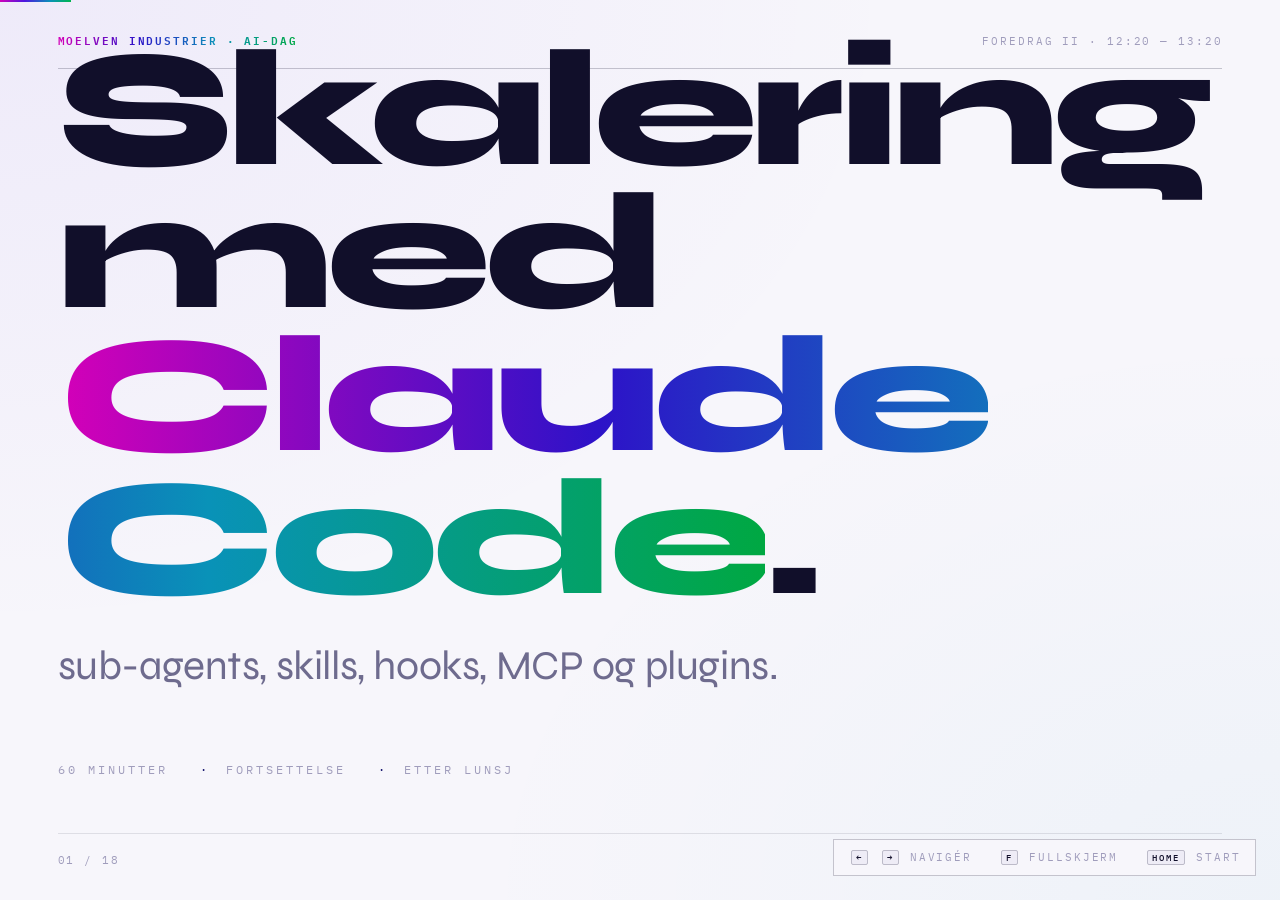
==== commit 2f04033a: "Full 4-farge logo-gradient i header + brand-tekst lenker tilbake til forsiden" ====
--- a/02-videregaende.html
+++ b/02-videregaende.html
@@ -22,7 +22,7 @@
 <!-- ============ SLIDE 1 — TITLE ============ -->
 <section class="slide slide-title">
   <header class="slide-header">
-    <span class="brand">Moelven Industrier · AI-dag</span>
+    <a href="index.html" class="brand">Moelven Industrier · AI-dag</a>
     <span class="right">Foredrag II · 12:20 — 13:20</span>
   </header>
   <div class="slide-content">
@@ -36,7 +36,7 @@
     </div>
   </div>
   <footer class="slide-footer">
-    <span class="counter"></span>
+    <span class="counter"></a>
     <span class="right">Didrik · Tittel</span>
   </footer>
 </section>
@@ -44,7 +44,7 @@
 <!-- ============ SLIDE 2 — TRE VERKTØY ============ -->
 <section class="slide">
   <header class="slide-header">
-    <span class="brand">Moelven Industrier · AI-dag</span>
+    <a href="index.html" class="brand">Moelven Industrier · AI-dag</a>
     <span class="right">— Tre verktøy</span>
   </header>
   <div class="slide-content">
@@ -73,7 +73,7 @@
     <p class="body anim-in" style="margin-top: 2rem; font-style: italic; color: var(--ink-mid); text-align: center; max-width: none;">Vi tar dem én etter én — først sub-agents, så skills, så hooks. MCP og plugins til slutt.</p>
   </div>
   <footer class="slide-footer">
-    <span class="counter"></span>
+    <span class="counter"></a>
     <span class="right">Didrik · Tre verktøy</span>
   </footer>
 </section>
@@ -81,7 +81,7 @@
 <!-- ============ SLIDE 3 — SUB-AGENTS ============ -->
 <section class="slide">
   <header class="slide-header">
-    <span class="brand">Moelven Industrier · AI-dag</span>
+    <a href="index.html" class="brand">Moelven Industrier · AI-dag</a>
     <span class="right">— Sub-agents</span>
   </header>
   <div class="slide-content">
@@ -105,7 +105,7 @@
     </div>
   </div>
   <footer class="slide-footer">
-    <span class="counter"></span>
+    <span class="counter"></a>
     <span class="right">Didrik · Sub-agents</span>
   </footer>
 </section>
@@ -113,7 +113,7 @@
 <!-- ============ SLIDE 4 — PARALLELLISERING ============ -->
 <section class="slide">
   <header class="slide-header">
-    <span class="brand">Moelven Industrier · AI-dag</span>
+    <a href="index.html" class="brand">Moelven Industrier · AI-dag</a>
     <span class="right">— Parallellisering</span>
   </header>
   <div class="slide-content">
@@ -151,7 +151,7 @@
     </div>
   </div>
   <footer class="slide-footer">
-    <span class="counter"></span>
+    <span class="counter"></a>
     <span class="right">Didrik · Parallellisering</span>
   </footer>
 </section>
@@ -159,7 +159,7 @@
 <!-- ============ MODELLVALG ============ -->
 <section class="slide">
   <header class="slide-header">
-    <span class="brand">Moelven Industrier · AI-dag</span>
+    <a href="index.html" class="brand">Moelven Industrier · AI-dag</a>
     <span class="right">— Modellvalg</span>
   </header>
   <div class="slide-content">
@@ -185,7 +185,7 @@
     </div>
   </div>
   <footer class="slide-footer">
-    <span class="counter"></span>
+    <span class="counter"></a>
     <span class="right">Didrik · Modellvalg</span>
   </footer>
 </section>
@@ -193,7 +193,7 @@
 <!-- ============ SLIDE 5 — SKILLS ANATOMI ============ -->
 <section class="slide">
   <header class="slide-header">
-    <span class="brand">Moelven Industrier · AI-dag</span>
+    <a href="index.html" class="brand">Moelven Industrier · AI-dag</a>
     <span class="right">— Skills · anatomi</span>
   </header>
   <div class="slide-content">
@@ -228,7 +228,7 @@
     </div>
   </div>
   <footer class="slide-footer">
-    <span class="counter"></span>
+    <span class="counter"></a>
     <span class="right">Didrik · Skills · anatomi</span>
   </footer>
 </section>
@@ -236,7 +236,7 @@
 <!-- ============ SLIDE 6 — SKILLS EKSEMPLER ============ -->
 <section class="slide">
   <header class="slide-header">
-    <span class="brand">Moelven Industrier · AI-dag</span>
+    <a href="index.html" class="brand">Moelven Industrier · AI-dag</a>
     <span class="right">— Skills · eksempler</span>
   </header>
   <div class="slide-content">
@@ -258,7 +258,7 @@
     <p class="body anim-in" style="margin-top: 1.2rem; font-style: italic; color: var(--ink-mid); font-size: 0.95rem; text-align: center;">Egne skills committes til repoet og deles automatisk med teamet. Ingen distribusjonsmekanikk å håndtere.</p>
   </div>
   <footer class="slide-footer">
-    <span class="counter"></span>
+    <span class="counter"></a>
     <span class="right">Didrik · Skills · eksempler</span>
   </footer>
 </section>
@@ -266,7 +266,7 @@
 <!-- ============ SLIDE 7 — HOOKS EVENTS ============ -->
 <section class="slide">
   <header class="slide-header">
-    <span class="brand">Moelven Industrier · AI-dag</span>
+    <a href="index.html" class="brand">Moelven Industrier · AI-dag</a>
     <span class="right">— Hooks · events</span>
   </header>
   <div class="slide-content">
@@ -287,7 +287,7 @@
     </table>
   </div>
   <footer class="slide-footer">
-    <span class="counter"></span>
+    <span class="counter"></a>
     <span class="right">Didrik · Hooks · events</span>
   </footer>
 </section>
@@ -295,7 +295,7 @@
 <!-- ============ SLIDE 8 — HOOKS CODE ============ -->
 <section class="slide">
   <header class="slide-header">
-    <span class="brand">Moelven Industrier · AI-dag</span>
+    <a href="index.html" class="brand">Moelven Industrier · AI-dag</a>
     <span class="right">— Hooks · konfigurasjon</span>
   </header>
   <div class="slide-content">
@@ -344,7 +344,7 @@
     </div>
   </div>
   <footer class="slide-footer">
-    <span class="counter"></span>
+    <span class="counter"></a>
     <span class="right">Didrik · Hooks · konfigurasjon</span>
   </footer>
 </section>
@@ -352,7 +352,7 @@
 <!-- ============ SLIDE 9 — MCP SERVERE ============ -->
 <section class="slide">
   <header class="slide-header">
-    <span class="brand">Moelven Industrier · AI-dag</span>
+    <a href="index.html" class="brand">Moelven Industrier · AI-dag</a>
     <span class="right">— MCP · servere</span>
   </header>
   <div class="slide-content">
@@ -375,7 +375,7 @@
     <p class="body anim-in" style="margin-top: 1.2rem; font-family: var(--font-mono); font-size: 0.9rem; text-align: center;"><code>claude mcp list</code> — se hva som er konfigurert.</p>
   </div>
   <footer class="slide-footer">
-    <span class="counter"></span>
+    <span class="counter"></a>
     <span class="right">Morten · MCP · servere</span>
   </footer>
 </section>
@@ -383,7 +383,7 @@
 <!-- ============ SLIDE 10 — MCP I PRAKSIS ============ -->
 <section class="slide">
   <header class="slide-header">
-    <span class="brand">Moelven Industrier · AI-dag</span>
+    <a href="index.html" class="brand">Moelven Industrier · AI-dag</a>
     <span class="right">— MCP · praksis</span>
   </header>
   <div class="slide-content">
@@ -415,7 +415,7 @@
     </div>
   </div>
   <footer class="slide-footer">
-    <span class="counter"></span>
+    <span class="counter"></a>
     <span class="right">Morten · MCP · praksis</span>
   </footer>
 </section>
@@ -423,7 +423,7 @@
 <!-- ============ DEV-VERKTØY ============ -->
 <section class="slide">
   <header class="slide-header">
-    <span class="brand">Moelven Industrier · AI-dag</span>
+    <a href="index.html" class="brand">Moelven Industrier · AI-dag</a>
     <span class="right">— Utviklingsverktøy</span>
   </header>
   <div class="slide-content">
@@ -448,7 +448,7 @@
     </div>
   </div>
   <footer class="slide-footer">
-    <span class="counter"></span>
+    <span class="counter"></a>
     <span class="right">Morten · Utviklingsverktøy</span>
   </footer>
 </section>
@@ -456,7 +456,7 @@
 <!-- ============ SLIDE 11 — HOOK · SKILL · AGENT ============ -->
 <section class="slide">
   <header class="slide-header">
-    <span class="brand">Moelven Industrier · AI-dag</span>
+    <a href="index.html" class="brand">Moelven Industrier · AI-dag</a>
     <span class="right">— Valg av lag</span>
   </header>
   <div class="slide-content">
@@ -480,7 +480,7 @@
     <p class="body anim-in" style="margin-top: 1.5rem; font-style: italic; color: var(--ink-mid); text-align: center;">Må skje hver gang → <strong>hook</strong>. Valgfritt eller veiledende → <strong>skill</strong>. Delegerbart og isolert → <strong>agent</strong>.</p>
   </div>
   <footer class="slide-footer">
-    <span class="counter"></span>
+    <span class="counter"></a>
     <span class="right">Morten · Valg av lag</span>
   </footer>
 </section>
@@ -488,7 +488,7 @@
 <!-- ============ SLIDE 12 — PLUGINS ============ -->
 <section class="slide">
   <header class="slide-header">
-    <span class="brand">Moelven Industrier · AI-dag</span>
+    <a href="index.html" class="brand">Moelven Industrier · AI-dag</a>
     <span class="right">— Plugins</span>
   </header>
   <div class="slide-content">
@@ -520,7 +520,7 @@
     <p class="body anim-in" style="margin-top: 1.2rem; font-style: italic; color: var(--ink-mid); font-size: 0.95rem; text-align: center;">Når dere har bygd en god kombinasjon av skills og hooks for prosjektene — pakk det som plugin og del.</p>
   </div>
   <footer class="slide-footer">
-    <span class="counter"></span>
+    <span class="counter"></a>
     <span class="right">Morten · Plugins</span>
   </footer>
 </section>
@@ -528,7 +528,7 @@
 <!-- ============ STYRING OG KONTROLL ============ -->
 <section class="slide">
   <header class="slide-header">
-    <span class="brand">Moelven Industrier · AI-dag</span>
+    <a href="index.html" class="brand">Moelven Industrier · AI-dag</a>
     <span class="right">Eivind · Styring og kontroll</span>
   </header>
   <div class="slide-content">
@@ -562,7 +562,7 @@
     <p class="body anim-in" style="margin-top: 1.2rem; font-style: italic; color: var(--ink-mid); text-align: center; font-size: 0.95rem;">Trygghet handler ikke om å bremse. Det handler om å gjøre AI-bruk <em>forutsigbar og sporbar</em>.</p>
   </div>
   <footer class="slide-footer">
-    <span class="counter"></span>
+    <span class="counter"></a>
     <span class="right">Eivind · Styring og kontroll</span>
   </footer>
 </section>
@@ -570,7 +570,7 @@
 <!-- ============ SLIDE 13 — TEAM- OG ORGANISASJONSBRUK ============ -->
 <section class="slide">
   <header class="slide-header">
-    <span class="brand">Moelven Industrier · AI-dag</span>
+    <a href="index.html" class="brand">Moelven Industrier · AI-dag</a>
     <span class="right">— Team og organisasjon</span>
   </header>
   <div class="slide-content">
@@ -596,7 +596,7 @@
     </div>
   </div>
   <footer class="slide-footer">
-    <span class="counter"></span>
+    <span class="counter"></a>
     <span class="right">Eivind · Team og organisasjon</span>
   </footer>
 </section>
@@ -604,7 +604,7 @@
 <!-- ============ SLIDE 14 — UTOVER SESJONEN ============ -->
 <section class="slide">
   <header class="slide-header">
-    <span class="brand">Moelven Industrier · AI-dag</span>
+    <a href="index.html" class="brand">Moelven Industrier · AI-dag</a>
     <span class="right">— Utover sesjonen</span>
   </header>
   <div class="slide-content">
@@ -626,7 +626,7 @@
     <p class="body anim-in" style="margin-top: 1.2rem; font-style: italic; color: var(--ink-mid); font-size: 0.95rem; text-align: center;">Når en oppgave er stabil nok til å automatisere — la Claude kjøre den uten deg. Dokumentasjon: <code>platform.claude.com/docs</code>.</p>
   </div>
   <footer class="slide-footer">
-    <span class="counter"></span>
+    <span class="counter"></a>
     <span class="right">Eivind · Utover sesjonen</span>
   </footer>
 </section>
@@ -634,7 +634,7 @@
 <!-- ============ OPPSUMMERING ============ -->
 <section class="slide slide-title">
   <header class="slide-header">
-    <span class="brand">Moelven Industrier · AI-dag</span>
+    <a href="index.html" class="brand">Moelven Industrier · AI-dag</a>
     <span class="right">— Oppsummering</span>
   </header>
   <div class="slide-content">
@@ -659,7 +659,7 @@
     </div>
   </div>
   <footer class="slide-footer">
-    <span class="counter"></span>
+    <span class="counter"></a>
     <span class="right">Eivind · Tilbake til prosjekter 13:20</span>
   </footer>
 </section>
--- a/style.css
+++ b/style.css
@@ -16,7 +16,7 @@
   --rule-strong:  rgba(17, 15, 42, 0.22);
 
   --gradient: linear-gradient(135deg, #d400b8 0%, #4d16e0 35%, #0992b8 70%, #00b84a 100%);
-  --gradient-text: linear-gradient(100deg, #c400aa 0%, #12106b 50%, #0992b8 100%);
+  --gradient-text: linear-gradient(90deg, #d400b8 0%, #2d12c8 33%, #0992b8 66%, #00a842 100%);
 
   --font-display: 'Syne', 'Arial Black', sans-serif;
   --font-body:    'Instrument Sans', -apple-system, sans-serif;
@@ -118,6 +118,8 @@
 
 .slide-header .right,
 .slide-footer .right { text-align: right; margin-left: auto; }
+
+.slide-header a.brand { text-decoration: none; cursor: pointer; }
 
 .slide-content {
   flex: 1;
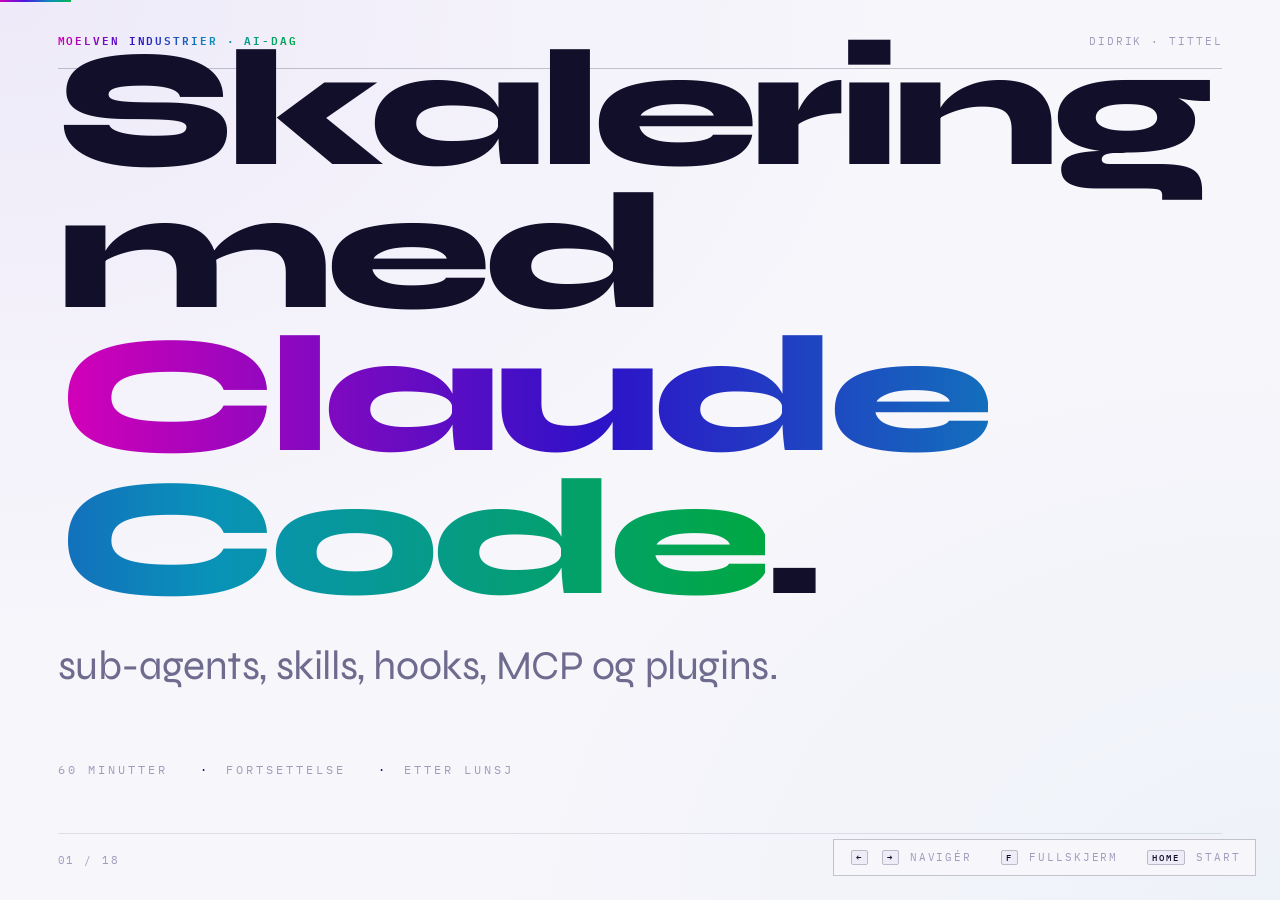
==== commit 794fc3eb: "Legg til presentatørnavn på alle slides (Eivind/Morten/Didrik)" ====
--- a/02-videregaende.html
+++ b/02-videregaende.html
@@ -1,11 +1,12 @@
 <!DOCTYPE html>
+
 <html lang="nb">
 <head>
-  <meta charset="UTF-8">
-  <meta name="viewport" content="width=device-width, initial-scale=1.0">
-  <title>Foredrag II — Skalering med Claude Code · 321</title>
-  <link rel="stylesheet" href="style.css">
-  <style>
+<meta charset="utf-8"/>
+<meta content="width=device-width, initial-scale=1.0" name="viewport"/>
+<title>Foredrag II — Skalering med Claude Code · 321</title>
+<link href="style.css" rel="stylesheet"/>
+<style>
     .t-table.compact th,
     .t-table.compact td {
       padding: 0.55rem 1.1rem 0.55rem 0;
@@ -18,196 +19,190 @@
 </head>
 <body>
 <div class="deck">
-
 <!-- ============ SLIDE 1 — TITLE ============ -->
 <section class="slide slide-title">
-  <header class="slide-header">
-    <a href="index.html" class="brand">Moelven Industrier · AI-dag</a>
-    <span class="right">Foredrag II · 12:20 — 13:20</span>
-  </header>
-  <div class="slide-content">
-    <div class="label anim-in">Del to</div>
-    <h1 class="display anim-in">Skalering med<br><em>Claude Code</em>.</h1>
-    <p class="subtitle anim-in">sub-agents, skills, hooks, MCP og plugins.</p>
-    <div class="meta anim-in">
-      <span>60 minutter</span>
-      <span>fortsettelse</span>
-      <span>etter lunsj</span>
-    </div>
-  </div>
-  <footer class="slide-footer">
-    <span class="counter"></a>
-    <span class="right">Didrik · Tittel</span>
-  </footer>
-</section>
-
+<header class="slide-header">
+<a class="brand" href="index.html">Moelven Industrier · AI-dag</a>
+<span class="right">Didrik · Tittel</span>
+</header>
+<div class="slide-content">
+<div class="label anim-in">Del to</div>
+<h1 class="display anim-in">Skalering med<br/><em>Claude Code</em>.</h1>
+<p class="subtitle anim-in">sub-agents, skills, hooks, MCP og plugins.</p>
+<div class="meta anim-in">
+<span>60 minutter</span>
+<span>fortsettelse</span>
+<span>etter lunsj</span>
+</div>
+</div>
+<footer class="slide-footer">
+<span class="counter">
+<span class="right">Didrik · Tittel</span>
+</span></footer>
+</section>
 <!-- ============ SLIDE 2 — TRE VERKTØY ============ -->
 <section class="slide">
-  <header class="slide-header">
-    <a href="index.html" class="brand">Moelven Industrier · AI-dag</a>
-    <span class="right">— Tre verktøy</span>
-  </header>
-  <div class="slide-content">
-    <div class="eyebrow anim-in">Tre måter å skalere arbeidet</div>
-    <h2 class="heading anim-in" style="font-size: clamp(32px, 4vw, 60px); margin-bottom: 2rem;">Skills, hooks og <em>agents</em>.<span class="small">Tre lag for å utvide Claude Code utover én sesjon.</span></h2>
-    <div class="cols-3 anim-in">
-      <div class="col">
-        <div class="col-label" style="color: var(--accent);">Skills</div>
-        <h3 style="font-size: 1.5rem; margin-top: 0.3rem; font-style: normal; font-weight: 400;">Gjenbrukbar framgangsmåte.</h3>
-        <p class="body" style="font-size: 0.95rem; margin-top: 0.6rem;">Skriv prompten én gang som markdown. Invokér med <code>/&lt;navn&gt;</code> eller la Claude trigge automatisk når relevant.</p>
-        <p class="body" style="font-size: 0.85rem; font-family: var(--font-mono); color: var(--ink-faded); margin-top: 0.6rem;">.claude/skills/</p>
-      </div>
-      <div class="col">
-        <div class="col-label" style="color: var(--accent);">Hooks</div>
-        <h3 style="font-size: 1.5rem; margin-top: 0.3rem; font-style: normal; font-weight: 400;">Deterministisk lag.</h3>
-        <p class="body" style="font-size: 0.95rem; margin-top: 0.6rem;">Shell-scripts som kjører på events (PreToolUse, PostToolUse). Skjer hver gang — ikke modellavhengig.</p>
-        <p class="body" style="font-size: 0.85rem; font-family: var(--font-mono); color: var(--ink-faded); margin-top: 0.6rem;">.claude/settings.json</p>
-      </div>
-      <div class="col">
-        <div class="col-label" style="color: var(--accent);">Agents</div>
-        <h3 style="font-size: 1.5rem; margin-top: 0.3rem; font-style: normal; font-weight: 400;">Parallelle sesjoner.</h3>
-        <p class="body" style="font-size: 0.95rem; margin-top: 0.6rem;">Isolert kontekst, egne verktøy. Returnerer kun resultatet til hovedsesjonen. Brukes alene eller parallelt.</p>
-        <p class="body" style="font-size: 0.85rem; font-family: var(--font-mono); color: var(--ink-faded); margin-top: 0.6rem;">.claude/agents/</p>
-      </div>
-    </div>
-    <p class="body anim-in" style="margin-top: 2rem; font-style: italic; color: var(--ink-mid); text-align: center; max-width: none;">Vi tar dem én etter én — først sub-agents, så skills, så hooks. MCP og plugins til slutt.</p>
-  </div>
-  <footer class="slide-footer">
-    <span class="counter"></a>
-    <span class="right">Didrik · Tre verktøy</span>
-  </footer>
-</section>
-
+<header class="slide-header">
+<a class="brand" href="index.html">Moelven Industrier · AI-dag</a>
+<span class="right">Didrik · Tre verktøy</span>
+</header>
+<div class="slide-content">
+<div class="eyebrow anim-in">Tre måter å skalere arbeidet</div>
+<h2 class="heading anim-in" style="font-size: clamp(32px, 4vw, 60px); margin-bottom: 2rem;">Skills, hooks og <em>agents</em>.<span class="small">Tre lag for å utvide Claude Code utover én sesjon.</span></h2>
+<div class="cols-3 anim-in">
+<div class="col">
+<div class="col-label" style="color: var(--accent);">Skills</div>
+<h3 style="font-size: 1.5rem; margin-top: 0.3rem; font-style: normal; font-weight: 400;">Gjenbrukbar framgangsmåte.</h3>
+<p class="body" style="font-size: 0.95rem; margin-top: 0.6rem;">Skriv prompten én gang som markdown. Invokér med <code>/&lt;navn&gt;</code> eller la Claude trigge automatisk når relevant.</p>
+<p class="body" style="font-size: 0.85rem; font-family: var(--font-mono); color: var(--ink-faded); margin-top: 0.6rem;">.claude/skills/</p>
+</div>
+<div class="col">
+<div class="col-label" style="color: var(--accent);">Hooks</div>
+<h3 style="font-size: 1.5rem; margin-top: 0.3rem; font-style: normal; font-weight: 400;">Deterministisk lag.</h3>
+<p class="body" style="font-size: 0.95rem; margin-top: 0.6rem;">Shell-scripts som kjører på events (PreToolUse, PostToolUse). Skjer hver gang — ikke modellavhengig.</p>
+<p class="body" style="font-size: 0.85rem; font-family: var(--font-mono); color: var(--ink-faded); margin-top: 0.6rem;">.claude/settings.json</p>
+</div>
+<div class="col">
+<div class="col-label" style="color: var(--accent);">Agents</div>
+<h3 style="font-size: 1.5rem; margin-top: 0.3rem; font-style: normal; font-weight: 400;">Parallelle sesjoner.</h3>
+<p class="body" style="font-size: 0.95rem; margin-top: 0.6rem;">Isolert kontekst, egne verktøy. Returnerer kun resultatet til hovedsesjonen. Brukes alene eller parallelt.</p>
+<p class="body" style="font-size: 0.85rem; font-family: var(--font-mono); color: var(--ink-faded); margin-top: 0.6rem;">.claude/agents/</p>
+</div>
+</div>
+<p class="body anim-in" style="margin-top: 2rem; font-style: italic; color: var(--ink-mid); text-align: center; max-width: none;">Vi tar dem én etter én — først sub-agents, så skills, så hooks. MCP og plugins til slutt.</p>
+</div>
+<footer class="slide-footer">
+<span class="counter">
+<span class="right">Didrik · Tre verktøy</span>
+</span></footer>
+</section>
 <!-- ============ SLIDE 3 — SUB-AGENTS ============ -->
 <section class="slide">
-  <header class="slide-header">
-    <a href="index.html" class="brand">Moelven Industrier · AI-dag</a>
-    <span class="right">— Sub-agents</span>
-  </header>
-  <div class="slide-content">
-    <div class="cols-2 weighted">
-      <div class="col anim-in">
-        <div class="eyebrow">Sub-agents</div>
-        <h2 class="heading">Sub-agents — egen sesjon, <em>eget kontekstvindu</em>.</h2>
-        <p class="body" style="margin-top: 1.5rem;">Isolert kontekst, egne verktøy. Agenten gjør sitt arbeid og returnerer kun resultatet til hovedsesjonen — uten å fylle den med tool-kall.</p>
-        <p class="body" style="margin-top: 1rem;">Innebygde: <code>Explore</code> (read-only søk), <code>Plan</code> (arkitektur), <code>general-purpose</code>. Egne i <code>~/.claude/agents/</code>.</p>
-      </div>
-      <div class="col anim-in">
-        <div class="col-label" style="margin-bottom: 1.5rem;">Når dra inn en agent</div>
-        <ul class="body" style="list-style: none; padding: 0; font-size: 1rem;">
-          <li style="border-left: 2px solid var(--accent); padding: 0.6rem 0 0.6rem 1.2rem; margin-bottom: 0.6rem;">Søk som vil sprenge konteksten</li>
-          <li style="border-left: 2px solid var(--accent); padding: 0.6rem 0 0.6rem 1.2rem; margin-bottom: 0.6rem;">Uavhengig deloppgave</li>
-          <li style="border-left: 2px solid var(--accent); padding: 0.6rem 0 0.6rem 1.2rem; margin-bottom: 0.6rem;">Skal kjøres samtidig som du jobber</li>
-          <li style="border-left: 2px solid var(--accent); padding: 0.6rem 0 0.6rem 1.2rem;">Trenger isolert kontekst eller egen branch</li>
-        </ul>
-        <p class="body" style="margin-top: 1.5rem; font-style: italic; color: var(--ink-mid); font-size: 0.95rem;">Liten oppgave som hører her? Gjør det selv — agent er overkill.</p>
-      </div>
-    </div>
-  </div>
-  <footer class="slide-footer">
-    <span class="counter"></a>
-    <span class="right">Didrik · Sub-agents</span>
-  </footer>
-</section>
-
+<header class="slide-header">
+<a class="brand" href="index.html">Moelven Industrier · AI-dag</a>
+<span class="right">Didrik · Sub-agents</span>
+</header>
+<div class="slide-content">
+<div class="cols-2 weighted">
+<div class="col anim-in">
+<div class="eyebrow">Sub-agents</div>
+<h2 class="heading">Sub-agents — egen sesjon, <em>eget kontekstvindu</em>.</h2>
+<p class="body" style="margin-top: 1.5rem;">Isolert kontekst, egne verktøy. Agenten gjør sitt arbeid og returnerer kun resultatet til hovedsesjonen — uten å fylle den med tool-kall.</p>
+<p class="body" style="margin-top: 1rem;">Innebygde: <code>Explore</code> (read-only søk), <code>Plan</code> (arkitektur), <code>general-purpose</code>. Egne i <code>~/.claude/agents/</code>.</p>
+</div>
+<div class="col anim-in">
+<div class="col-label" style="margin-bottom: 1.5rem;">Når dra inn en agent</div>
+<ul class="body" style="list-style: none; padding: 0; font-size: 1rem;">
+<li style="border-left: 2px solid var(--accent); padding: 0.6rem 0 0.6rem 1.2rem; margin-bottom: 0.6rem;">Søk som vil sprenge konteksten</li>
+<li style="border-left: 2px solid var(--accent); padding: 0.6rem 0 0.6rem 1.2rem; margin-bottom: 0.6rem;">Uavhengig deloppgave</li>
+<li style="border-left: 2px solid var(--accent); padding: 0.6rem 0 0.6rem 1.2rem; margin-bottom: 0.6rem;">Skal kjøres samtidig som du jobber</li>
+<li style="border-left: 2px solid var(--accent); padding: 0.6rem 0 0.6rem 1.2rem;">Trenger isolert kontekst eller egen branch</li>
+</ul>
+<p class="body" style="margin-top: 1.5rem; font-style: italic; color: var(--ink-mid); font-size: 0.95rem;">Liten oppgave som hører her? Gjør det selv — agent er overkill.</p>
+</div>
+</div>
+</div>
+<footer class="slide-footer">
+<span class="counter">
+<span class="right">Didrik · Sub-agents</span>
+</span></footer>
+</section>
 <!-- ============ SLIDE 4 — PARALLELLISERING ============ -->
 <section class="slide">
-  <header class="slide-header">
-    <a href="index.html" class="brand">Moelven Industrier · AI-dag</a>
-    <span class="right">— Parallellisering</span>
-  </header>
-  <div class="slide-content">
-    <div class="eyebrow anim-in">Tre saker, samme tid</div>
-    <h2 class="heading anim-in" style="font-size: clamp(34px, 4.2vw, 60px); margin-bottom: 2.5rem;">Parallellisering med <em>worktrees</em>.</h2>
-    <div class="cols-2 anim-in" style="align-items: stretch;">
-      <div class="col" style="background: var(--bg-deep); padding: 2rem; border: 1px solid var(--rule);">
-        <div class="col-label" style="color: var(--ink-faded);">Sekvensielt</div>
-        <h3 style="color: var(--ink-soft); font-style: normal; font-weight: 400;">Tre research-spørsmål</h3>
-        <div style="margin-top: 2rem; font-family: var(--font-mono); font-size: 1.1rem; line-height: 2;">
-          <div>Sak A &nbsp;<span style="color: var(--ink-faded);">━━━━━━</span> 2 min</div>
-          <div>Sak B &nbsp;<span style="color: var(--ink-faded);">&nbsp;&nbsp;&nbsp;&nbsp;&nbsp;&nbsp;&nbsp;━━━━━━</span> 2 min</div>
-          <div>Sak C &nbsp;<span style="color: var(--ink-faded);">&nbsp;&nbsp;&nbsp;&nbsp;&nbsp;&nbsp;&nbsp;&nbsp;&nbsp;&nbsp;&nbsp;&nbsp;&nbsp;&nbsp;━━━━━━</span> 2 min</div>
-        </div>
-        <p style="margin-top: 2rem; font-family: var(--font-display); font-style: italic; font-size: 2rem; color: var(--ink-soft);">= 6 min</p>
-      </div>
-      <div class="col" style="background: var(--accent-soft); padding: 2rem; border: 1px solid var(--accent);">
-        <div class="col-label" style="color: var(--accent);">Med agenter</div>
-        <h3 style="color: var(--accent); font-style: normal; font-weight: 400;">Tre agenter, samtidig</h3>
-        <div style="margin-top: 2rem; font-family: var(--font-mono); font-size: 1.1rem; line-height: 2;">
-          <div>Sak A &nbsp;<span style="color: var(--accent);">━━━━━━</span></div>
-          <div>Sak B &nbsp;<span style="color: var(--accent);">━━━━━━</span></div>
-          <div>Sak C &nbsp;<span style="color: var(--accent);">━━━━━━</span></div>
-        </div>
-        <p style="margin-top: 2rem; font-family: var(--font-display); font-style: italic; font-size: 2rem; color: var(--accent);">= 2 min</p>
-      </div>
-    </div>
-    <div class="cols-2 anim-in" style="margin-top: 2rem;">
-      <p class="body" style="font-style: italic; color: var(--ink-mid); margin: 0;">
-        <strong>Worktrees</strong> gir hver agent sin egen git-checkout — ingen merge-konflikt mellom <code>feature/api</code> og <code>feature/ui</code>.
+<header class="slide-header">
+<a class="brand" href="index.html">Moelven Industrier · AI-dag</a>
+<span class="right">Didrik · Parallellisering</span>
+</header>
+<div class="slide-content">
+<div class="eyebrow anim-in">Tre saker, samme tid</div>
+<h2 class="heading anim-in" style="font-size: clamp(34px, 4.2vw, 60px); margin-bottom: 2.5rem;">Parallellisering med <em>worktrees</em>.</h2>
+<div class="cols-2 anim-in" style="align-items: stretch;">
+<div class="col" style="background: var(--bg-deep); padding: 2rem; border: 1px solid var(--rule);">
+<div class="col-label" style="color: var(--ink-faded);">Sekvensielt</div>
+<h3 style="color: var(--ink-soft); font-style: normal; font-weight: 400;">Tre research-spørsmål</h3>
+<div style="margin-top: 2rem; font-family: var(--font-mono); font-size: 1.1rem; line-height: 2;">
+<div>Sak A  <span style="color: var(--ink-faded);">━━━━━━</span> 2 min</div>
+<div>Sak B  <span style="color: var(--ink-faded);">       ━━━━━━</span> 2 min</div>
+<div>Sak C  <span style="color: var(--ink-faded);">              ━━━━━━</span> 2 min</div>
+</div>
+<p style="margin-top: 2rem; font-family: var(--font-display); font-style: italic; font-size: 2rem; color: var(--ink-soft);">= 6 min</p>
+</div>
+<div class="col" style="background: var(--accent-soft); padding: 2rem; border: 1px solid var(--accent);">
+<div class="col-label" style="color: var(--accent);">Med agenter</div>
+<h3 style="color: var(--accent); font-style: normal; font-weight: 400;">Tre agenter, samtidig</h3>
+<div style="margin-top: 2rem; font-family: var(--font-mono); font-size: 1.1rem; line-height: 2;">
+<div>Sak A  <span style="color: var(--accent);">━━━━━━</span></div>
+<div>Sak B  <span style="color: var(--accent);">━━━━━━</span></div>
+<div>Sak C  <span style="color: var(--accent);">━━━━━━</span></div>
+</div>
+<p style="margin-top: 2rem; font-family: var(--font-display); font-style: italic; font-size: 2rem; color: var(--accent);">= 2 min</p>
+</div>
+</div>
+<div class="cols-2 anim-in" style="margin-top: 2rem;">
+<p class="body" style="font-style: italic; color: var(--ink-mid); margin: 0;">
+<strong>Worktrees</strong> gir hver agent sin egen git-checkout — ingen merge-konflikt mellom <code>feature/api</code> og <code>feature/ui</code>.
       </p>
-      <p class="body" style="font-style: italic; color: var(--ink-mid); margin: 0;">
-        <strong>Token-bevissthet:</strong> fem parallelle Opus-agenter koster fem ganger. Bruk <code>Haiku</code> for søk og research, <code>Opus</code> for koding.
+<p class="body" style="font-style: italic; color: var(--ink-mid); margin: 0;">
+<strong>Token-bevissthet:</strong> fem parallelle Opus-agenter koster fem ganger. Bruk <code>Haiku</code> for søk og research, <code>Opus</code> for koding.
       </p>
-    </div>
-  </div>
-  <footer class="slide-footer">
-    <span class="counter"></a>
-    <span class="right">Didrik · Parallellisering</span>
-  </footer>
-</section>
-
+</div>
+</div>
+<footer class="slide-footer">
+<span class="counter">
+<span class="right">Didrik · Parallellisering</span>
+</span></footer>
+</section>
 <!-- ============ MODELLVALG ============ -->
 <section class="slide">
-  <header class="slide-header">
-    <a href="index.html" class="brand">Moelven Industrier · AI-dag</a>
-    <span class="right">— Modellvalg</span>
-  </header>
-  <div class="slide-content">
-    <div class="eyebrow anim-in">Riktig modell til riktig oppgave</div>
-    <h2 class="heading anim-in" style="font-size: clamp(32px, 4vw, 60px); margin-bottom: 1.8rem;">Hvilken <em>modell</em> for hva.<span class="small">Tre familier med forskjellig styrke, hastighet og pris.</span></h2>
-    <table class="t-table compact anim-in">
-      <thead>
-        <tr><th style="width: 18%;">Modell</th><th style="width: 32%;">Best på</th><th>Bruk for</th></tr>
-      </thead>
-      <tbody>
-        <tr><td class="name">Opus 4.7</td><td>Resonnement, kompleks koding, dyp analyse.</td><td>Plan-fasen for store endringer · ultrareview · debugging du har stått fast i · arkitekturvalg</td></tr>
-        <tr><td class="name">Sonnet 4.6</td><td>Balansert kvalitet og hastighet.</td><td>Standard daglig arbeid · implementering · refaktorering · de fleste skills og agenter</td></tr>
-        <tr><td class="name">Haiku 4.5</td><td>Hastighet og kostnad.</td><td>Søk og research · sub-agent-oppgaver · klassifisering · enkle lookups</td></tr>
-      </tbody>
-    </table>
-    <div class="cols-2 anim-in" style="margin-top: 1.2rem; gap: 2vw;">
-      <div style="padding: 0.9rem 1.2rem; border-left: 3px solid var(--accent); background: var(--accent-soft);">
-        <p style="margin: 0; font-size: 0.92rem; line-height: 1.5; color: var(--ink-soft);"><strong style="color: var(--accent); font-family: var(--font-mono); font-size: 0.78em; letter-spacing: 0.2em; text-transform: uppercase;">Praktisk mønster ·</strong> Default Sonnet. Bytt til Opus med <code>/model</code> når noe er hardt. Bruk Haiku i sub-agenter som bare skal hente data tilbake.</p>
-      </div>
-      <div style="padding: 0.9rem 1.2rem; border-left: 3px solid var(--ink-mid); background: var(--bg-deep);">
-        <p style="margin: 0; font-size: 0.92rem; line-height: 1.5; color: var(--ink-soft);"><strong style="color: var(--ink-mid); font-family: var(--font-mono); font-size: 0.78em; letter-spacing: 0.2em; text-transform: uppercase;">Kostnad ·</strong> Opus koster grovt 5× Sonnet, som koster grovt 5× Haiku. Sjekk <code>/cost</code> jevnlig — særlig i langkjørende eller parallelle agent-sesjoner.</p>
-      </div>
-    </div>
-  </div>
-  <footer class="slide-footer">
-    <span class="counter"></a>
-    <span class="right">Didrik · Modellvalg</span>
-  </footer>
-</section>
-
+<header class="slide-header">
+<a class="brand" href="index.html">Moelven Industrier · AI-dag</a>
+<span class="right">Didrik · Modellvalg</span>
+</header>
+<div class="slide-content">
+<div class="eyebrow anim-in">Riktig modell til riktig oppgave</div>
+<h2 class="heading anim-in" style="font-size: clamp(32px, 4vw, 60px); margin-bottom: 1.8rem;">Hvilken <em>modell</em> for hva.<span class="small">Tre familier med forskjellig styrke, hastighet og pris.</span></h2>
+<table class="t-table compact anim-in">
+<thead>
+<tr><th style="width: 18%;">Modell</th><th style="width: 32%;">Best på</th><th>Bruk for</th></tr>
+</thead>
+<tbody>
+<tr><td class="name">Opus 4.7</td><td>Resonnement, kompleks koding, dyp analyse.</td><td>Plan-fasen for store endringer · ultrareview · debugging du har stått fast i · arkitekturvalg</td></tr>
+<tr><td class="name">Sonnet 4.6</td><td>Balansert kvalitet og hastighet.</td><td>Standard daglig arbeid · implementering · refaktorering · de fleste skills og agenter</td></tr>
+<tr><td class="name">Haiku 4.5</td><td>Hastighet og kostnad.</td><td>Søk og research · sub-agent-oppgaver · klassifisering · enkle lookups</td></tr>
+</tbody>
+</table>
+<div class="cols-2 anim-in" style="margin-top: 1.2rem; gap: 2vw;">
+<div style="padding: 0.9rem 1.2rem; border-left: 3px solid var(--accent); background: var(--accent-soft);">
+<p style="margin: 0; font-size: 0.92rem; line-height: 1.5; color: var(--ink-soft);"><strong style="color: var(--accent); font-family: var(--font-mono); font-size: 0.78em; letter-spacing: 0.2em; text-transform: uppercase;">Praktisk mønster ·</strong> Default Sonnet. Bytt til Opus med <code>/model</code> når noe er hardt. Bruk Haiku i sub-agenter som bare skal hente data tilbake.</p>
+</div>
+<div style="padding: 0.9rem 1.2rem; border-left: 3px solid var(--ink-mid); background: var(--bg-deep);">
+<p style="margin: 0; font-size: 0.92rem; line-height: 1.5; color: var(--ink-soft);"><strong style="color: var(--ink-mid); font-family: var(--font-mono); font-size: 0.78em; letter-spacing: 0.2em; text-transform: uppercase;">Kostnad ·</strong> Opus koster grovt 5× Sonnet, som koster grovt 5× Haiku. Sjekk <code>/cost</code> jevnlig — særlig i langkjørende eller parallelle agent-sesjoner.</p>
+</div>
+</div>
+</div>
+<footer class="slide-footer">
+<span class="counter">
+<span class="right">Didrik · Modellvalg</span>
+</span></footer>
+</section>
 <!-- ============ SLIDE 5 — SKILLS ANATOMI ============ -->
 <section class="slide">
-  <header class="slide-header">
-    <a href="index.html" class="brand">Moelven Industrier · AI-dag</a>
-    <span class="right">— Skills · anatomi</span>
-  </header>
-  <div class="slide-content">
-    <div class="cols-2 weighted">
-      <div class="col anim-in">
-        <div class="eyebrow">Skills · anatomi</div>
-        <h2 class="heading" style="font-size: clamp(32px, 4vw, 60px);">Anatomien til en <em>skill</em>.</h2>
-        <p class="body" style="margin-top: 1.5rem;">En mappe i <code>~/.claude/skills/&lt;navn&gt;/</code> med en <code>SKILL.md</code>-fil. Frontmatter definerer navn, beskrivelse og tilgjengelige verktøy. Innholdet er instruksjonene Claude følger.</p>
-        <div style="margin-top: 1.5rem; padding: 0.9rem 1.2rem; border-left: 3px solid var(--accent); background: var(--accent-soft);">
-          <p style="margin: 0; font-size: 0.92rem; line-height: 1.5; color: var(--ink-soft);"><strong style="color: var(--accent); font-family: var(--font-mono); font-size: 0.78em; letter-spacing: 0.2em; text-transform: uppercase;">Auto-trigger ·</strong> Hvis <code>description</code> matcher konteksten, kan Claude bruke skillen uten at du skriver <code>/&lt;navn&gt;</code>.</p>
-        </div>
-      </div>
-      <div class="col anim-in">
-        <pre class="code" data-lang="SKILL.md"><span class="c">---</span>
+<header class="slide-header">
+<a class="brand" href="index.html">Moelven Industrier · AI-dag</a>
+<span class="right">Didrik · Skills · anatomi</span>
+</header>
+<div class="slide-content">
+<div class="cols-2 weighted">
+<div class="col anim-in">
+<div class="eyebrow">Skills · anatomi</div>
+<h2 class="heading" style="font-size: clamp(32px, 4vw, 60px);">Anatomien til en <em>skill</em>.</h2>
+<p class="body" style="margin-top: 1.5rem;">En mappe i <code>~/.claude/skills/&lt;navn&gt;/</code> med en <code>SKILL.md</code>-fil. Frontmatter definerer navn, beskrivelse og tilgjengelige verktøy. Innholdet er instruksjonene Claude følger.</p>
+<div style="margin-top: 1.5rem; padding: 0.9rem 1.2rem; border-left: 3px solid var(--accent); background: var(--accent-soft);">
+<p style="margin: 0; font-size: 0.92rem; line-height: 1.5; color: var(--ink-soft);"><strong style="color: var(--accent); font-family: var(--font-mono); font-size: 0.78em; letter-spacing: 0.2em; text-transform: uppercase;">Auto-trigger ·</strong> Hvis <code>description</code> matcher konteksten, kan Claude bruke skillen uten at du skriver <code>/&lt;navn&gt;</code>.</p>
+</div>
+</div>
+<div class="col anim-in">
+<pre class="code" data-lang="SKILL.md"><span class="c">---</span>
 <span class="k">name</span>: pr-summary
 <span class="k">description</span>: Lag et lesbart sammendrag av en PR
 <span class="k">allowed-tools</span>: Bash(git *), Bash(gh *), Read
@@ -224,87 +219,84 @@
 5. Foreslå <span class="v">test plan</span> — hva må verifiseres
 
 Format: markdown, klar for Slack-kanalen.</pre>
-      </div>
-    </div>
-  </div>
-  <footer class="slide-footer">
-    <span class="counter"></a>
-    <span class="right">Didrik · Skills · anatomi</span>
-  </footer>
-</section>
-
+</div>
+</div>
+</div>
+<footer class="slide-footer">
+<span class="counter">
+<span class="right">Didrik · Skills · anatomi</span>
+</span></footer>
+</section>
 <!-- ============ SLIDE 6 — SKILLS EKSEMPLER ============ -->
 <section class="slide">
-  <header class="slide-header">
-    <a href="index.html" class="brand">Moelven Industrier · AI-dag</a>
-    <span class="right">— Skills · eksempler</span>
-  </header>
-  <div class="slide-content">
-    <div class="eyebrow anim-in">Innebygde og felles-skills</div>
-    <h2 class="heading anim-in" style="font-size: clamp(32px, 4vw, 60px); margin-bottom: 1.8rem;">Skills i <em>bruk</em>.<span class="small">Innebygde fra Anthropic, og det dere kan lage selv.</span></h2>
-    <table class="t-table compact anim-in">
-      <thead>
-        <tr><th style="width: 22%;">Skill</th><th style="width: 38%;">Hva den gjør</th><th>Når brukes</th></tr>
-      </thead>
-      <tbody>
-        <tr><td class="name"><code>/init</code></td><td>Skanner kodebasen og genererer utkast til CLAUDE.md.</td><td>Aller første ting i nytt prosjekt</td></tr>
-        <tr><td class="name"><code>/review</code></td><td>Gjennomgang av endringer i gjeldende branch med standard sjekkliste.</td><td>Før PR åpnes · før merge</td></tr>
-        <tr><td class="name"><code>/security-review</code></td><td>Analyser pending changes for sikkerhetsrisiko — injection, auth-feil, lekkasje.</td><td>Før noe når produksjon</td></tr>
-        <tr><td class="name"><code>/pr-summary</code></td><td>Lesbart sammendrag av PR for Slack — hva, hvorfor, risiko, testplan.</td><td>Når PR er klar for review</td></tr>
-        <tr><td class="name"><code>/ultrareview</code></td><td>Multi-agent dyp peer-review — flere perspektiver i parallell.</td><td>Større endringer · sikkerhets-kritisk kode</td></tr>
-        <tr><td class="name">Egne team-skills</td><td>Felles standarder, sjekklister og prosesser i prosjektets <code>.claude/skills/</code>.</td><td>Commit til repo — alle drar nytte</td></tr>
-      </tbody>
-    </table>
-    <p class="body anim-in" style="margin-top: 1.2rem; font-style: italic; color: var(--ink-mid); font-size: 0.95rem; text-align: center;">Egne skills committes til repoet og deles automatisk med teamet. Ingen distribusjonsmekanikk å håndtere.</p>
-  </div>
-  <footer class="slide-footer">
-    <span class="counter"></a>
-    <span class="right">Didrik · Skills · eksempler</span>
-  </footer>
-</section>
-
+<header class="slide-header">
+<a class="brand" href="index.html">Moelven Industrier · AI-dag</a>
+<span class="right">Didrik · Skills · eksempler</span>
+</header>
+<div class="slide-content">
+<div class="eyebrow anim-in">Innebygde og felles-skills</div>
+<h2 class="heading anim-in" style="font-size: clamp(32px, 4vw, 60px); margin-bottom: 1.8rem;">Skills i <em>bruk</em>.<span class="small">Innebygde fra Anthropic, og det dere kan lage selv.</span></h2>
+<table class="t-table compact anim-in">
+<thead>
+<tr><th style="width: 22%;">Skill</th><th style="width: 38%;">Hva den gjør</th><th>Når brukes</th></tr>
+</thead>
+<tbody>
+<tr><td class="name"><code>/init</code></td><td>Skanner kodebasen og genererer utkast til CLAUDE.md.</td><td>Aller første ting i nytt prosjekt</td></tr>
+<tr><td class="name"><code>/review</code></td><td>Gjennomgang av endringer i gjeldende branch med standard sjekkliste.</td><td>Før PR åpnes · før merge</td></tr>
+<tr><td class="name"><code>/security-review</code></td><td>Analyser pending changes for sikkerhetsrisiko — injection, auth-feil, lekkasje.</td><td>Før noe når produksjon</td></tr>
+<tr><td class="name"><code>/pr-summary</code></td><td>Lesbart sammendrag av PR for Slack — hva, hvorfor, risiko, testplan.</td><td>Når PR er klar for review</td></tr>
+<tr><td class="name"><code>/ultrareview</code></td><td>Multi-agent dyp peer-review — flere perspektiver i parallell.</td><td>Større endringer · sikkerhets-kritisk kode</td></tr>
+<tr><td class="name">Egne team-skills</td><td>Felles standarder, sjekklister og prosesser i prosjektets <code>.claude/skills/</code>.</td><td>Commit til repo — alle drar nytte</td></tr>
+</tbody>
+</table>
+<p class="body anim-in" style="margin-top: 1.2rem; font-style: italic; color: var(--ink-mid); font-size: 0.95rem; text-align: center;">Egne skills committes til repoet og deles automatisk med teamet. Ingen distribusjonsmekanikk å håndtere.</p>
+</div>
+<footer class="slide-footer">
+<span class="counter">
+<span class="right">Didrik · Skills · eksempler</span>
+</span></footer>
+</section>
 <!-- ============ SLIDE 7 — HOOKS EVENTS ============ -->
 <section class="slide">
-  <header class="slide-header">
-    <a href="index.html" class="brand">Moelven Industrier · AI-dag</a>
-    <span class="right">— Hooks · events</span>
-  </header>
-  <div class="slide-content">
-    <div class="eyebrow anim-in">Hooks</div>
-    <h2 class="heading anim-in" style="margin-bottom: 1rem; font-size: clamp(32px, 4vw, 60px);">Hooks — <em>events</em> og hva de utløses av.</h2>
-    <p class="lede anim-in" style="margin-bottom: 2rem;">Shell-kommandoer som kjører på events. Deterministiske — uavhengig av modellens vurdering.</p>
-    <table class="t-table compact anim-in">
-      <thead>
-        <tr><th style="width: 22%;">Event</th><th style="width: 38%;">Når</th><th>Praktisk eksempel</th></tr>
-      </thead>
-      <tbody>
-        <tr><td class="name">PreToolUse</td><td>Før en tool-kall kjøres.</td><td>Blokker <code>git push origin main</code> · enrich med kontekst</td></tr>
-        <tr><td class="name">PostToolUse</td><td>Etter en tool-kall.</td><td>Auto-format · log audit-trail · trigger test</td></tr>
-        <tr><td class="name">UserPromptSubmit</td><td>Før prompten sendes til modellen.</td><td>Ekspandér tokens · spam-filter · injiser kontekst</td></tr>
-        <tr><td class="name">SessionStart</td><td>Når sesjonen starter.</td><td>Last <code>.env</code> fra vault · sjekk dependencies</td></tr>
-        <tr><td class="name">Stop · SessionEnd</td><td>Når sesjonen avsluttes.</td><td>Oppsummering · varsel i Slack · clean up temp-filer</td></tr>
-      </tbody>
-    </table>
-  </div>
-  <footer class="slide-footer">
-    <span class="counter"></a>
-    <span class="right">Didrik · Hooks · events</span>
-  </footer>
-</section>
-
+<header class="slide-header">
+<a class="brand" href="index.html">Moelven Industrier · AI-dag</a>
+<span class="right">Didrik · Hooks · events</span>
+</header>
+<div class="slide-content">
+<div class="eyebrow anim-in">Hooks</div>
+<h2 class="heading anim-in" style="margin-bottom: 1rem; font-size: clamp(32px, 4vw, 60px);">Hooks — <em>events</em> og hva de utløses av.</h2>
+<p class="lede anim-in" style="margin-bottom: 2rem;">Shell-kommandoer som kjører på events. Deterministiske — uavhengig av modellens vurdering.</p>
+<table class="t-table compact anim-in">
+<thead>
+<tr><th style="width: 22%;">Event</th><th style="width: 38%;">Når</th><th>Praktisk eksempel</th></tr>
+</thead>
+<tbody>
+<tr><td class="name">PreToolUse</td><td>Før en tool-kall kjøres.</td><td>Blokker <code>git push origin main</code> · enrich med kontekst</td></tr>
+<tr><td class="name">PostToolUse</td><td>Etter en tool-kall.</td><td>Auto-format · log audit-trail · trigger test</td></tr>
+<tr><td class="name">UserPromptSubmit</td><td>Før prompten sendes til modellen.</td><td>Ekspandér tokens · spam-filter · injiser kontekst</td></tr>
+<tr><td class="name">SessionStart</td><td>Når sesjonen starter.</td><td>Last <code>.env</code> fra vault · sjekk dependencies</td></tr>
+<tr><td class="name">Stop · SessionEnd</td><td>Når sesjonen avsluttes.</td><td>Oppsummering · varsel i Slack · clean up temp-filer</td></tr>
+</tbody>
+</table>
+</div>
+<footer class="slide-footer">
+<span class="counter">
+<span class="right">Didrik · Hooks · events</span>
+</span></footer>
+</section>
 <!-- ============ SLIDE 8 — HOOKS CODE ============ -->
 <section class="slide">
-  <header class="slide-header">
-    <a href="index.html" class="brand">Moelven Industrier · AI-dag</a>
-    <span class="right">— Hooks · konfigurasjon</span>
-  </header>
-  <div class="slide-content">
-    <div class="eyebrow anim-in">Hooks · konfigurasjon</div>
-    <h2 class="heading anim-in" style="font-size: clamp(32px, 4vw, 56px); margin-bottom: 1.5rem;">Hooks i <em>settings.json</em> og shell-script.</h2>
-    <div class="cols-2">
-      <div class="col anim-in">
-        <div class="col-label">.claude/settings.json</div>
-        <pre class="code" data-lang="JSON"><span class="p">{</span>
+<header class="slide-header">
+<a class="brand" href="index.html">Moelven Industrier · AI-dag</a>
+<span class="right">Didrik · Hooks · konfigurasjon</span>
+</header>
+<div class="slide-content">
+<div class="eyebrow anim-in">Hooks · konfigurasjon</div>
+<h2 class="heading anim-in" style="font-size: clamp(32px, 4vw, 56px); margin-bottom: 1.5rem;">Hooks i <em>settings.json</em> og shell-script.</h2>
+<div class="cols-2">
+<div class="col anim-in">
+<div class="col-label">.claude/settings.json</div>
+<pre class="code" data-lang="JSON"><span class="p">{</span>
   <span class="s">"hooks"</span><span class="p">: {</span>
     <span class="s">"PostToolUse"</span><span class="p">: [{</span>
       <span class="s">"matcher"</span><span class="p">:</span> <span class="s">"Edit|Write"</span><span class="p">,</span>
@@ -322,10 +314,10 @@
     <span class="p">}]</span>
   <span class="p">}</span>
 <span class="p">}</span></pre>
-      </div>
-      <div class="col anim-in">
-        <div class="col-label">block-dangerous.sh</div>
-        <pre class="code" data-lang="bash"><span class="c">#!/bin/bash</span>
+</div>
+<div class="col anim-in">
+<div class="col-label">block-dangerous.sh</div>
+<pre class="code" data-lang="bash"><span class="c">#!/bin/bash</span>
 CMD=$(<span class="k">jq</span> -r <span class="s">'.tool_input.command'</span>)
 
 <span class="k">if</span> <span class="k">echo</span> <span class="s">"$CMD"</span> | <span class="k">grep</span> -qE \
@@ -339,65 +331,63 @@
   <span class="k">exit</span> 2
 <span class="k">fi</span>
 <span class="k">exit</span> 0</pre>
-        <p class="body" style="font-size: 0.85rem; margin-top: 1rem; font-style: italic; color: var(--ink-mid);">Hierarki: <code>~/.claude/settings.json</code> (du) → <code>.claude/settings.json</code> (team) → <code>settings.local.json</code> (gitignorert).</p>
-      </div>
-    </div>
-  </div>
-  <footer class="slide-footer">
-    <span class="counter"></a>
-    <span class="right">Didrik · Hooks · konfigurasjon</span>
-  </footer>
-</section>
-
+<p class="body" style="font-size: 0.85rem; margin-top: 1rem; font-style: italic; color: var(--ink-mid);">Hierarki: <code>~/.claude/settings.json</code> (du) → <code>.claude/settings.json</code> (team) → <code>settings.local.json</code> (gitignorert).</p>
+</div>
+</div>
+</div>
+<footer class="slide-footer">
+<span class="counter">
+<span class="right">Didrik · Hooks · konfigurasjon</span>
+</span></footer>
+</section>
 <!-- ============ SLIDE 9 — MCP SERVERE ============ -->
 <section class="slide">
-  <header class="slide-header">
-    <a href="index.html" class="brand">Moelven Industrier · AI-dag</a>
-    <span class="right">— MCP · servere</span>
-  </header>
-  <div class="slide-content">
-    <div class="eyebrow anim-in">Model Context Protocol</div>
-    <h2 class="heading anim-in" style="margin-bottom: 1rem; font-size: clamp(32px, 4vw, 60px);">MCP — koble Claude til <em>eksterne datakilder</em>.</h2>
-    <p class="lede anim-in" style="margin-bottom: 2rem;">Åpen standard for å gi Claude tilgang til verktøy og data — uten å håndtere auth selv.</p>
-    <table class="t-table compact anim-in">
-      <thead>
-        <tr><th style="width: 18%;">Server</th><th style="width: 40%;">Hva Claude får tilgang til</th><th>Hva du kan gjøre</th></tr>
-      </thead>
-      <tbody>
-        <tr><td class="name">GitHub</td><td>Issues, PRs, CI-runs, kommentarer.</td><td>Fra sak til kode-endring · auto-oppsummering av PR</td></tr>
-        <tr><td class="name">Notion</td><td>Sider, databaser, kommentarer.</td><td>Specs, design-doc og møtenotater i kontekst</td></tr>
-        <tr><td class="name">Gmail</td><td>Lese, søke, skrive e-post.</td><td>Oppsummere tråder · skrive utkast til oppfølging</td></tr>
-        <tr><td class="name">Google Drive</td><td>Dokumenter, regneark, mapper.</td><td>Hente kravspec og research direkte inn</td></tr>
-        <tr><td class="name">Linear</td><td>Issues, prosjekter, kommentarer.</td><td>Fra sak til implementering — full ring</td></tr>
-        <tr><td class="name">Eget API</td><td>Hva som helst dere bygger.</td><td>Datakilder, interne verktøy, custom workflow</td></tr>
-      </tbody>
-    </table>
-    <p class="body anim-in" style="margin-top: 1.2rem; font-family: var(--font-mono); font-size: 0.9rem; text-align: center;"><code>claude mcp list</code> — se hva som er konfigurert.</p>
-  </div>
-  <footer class="slide-footer">
-    <span class="counter"></a>
-    <span class="right">Morten · MCP · servere</span>
-  </footer>
-</section>
-
+<header class="slide-header">
+<a class="brand" href="index.html">Moelven Industrier · AI-dag</a>
+<span class="right">Morten · MCP · servere</span>
+</header>
+<div class="slide-content">
+<div class="eyebrow anim-in">Model Context Protocol</div>
+<h2 class="heading anim-in" style="margin-bottom: 1rem; font-size: clamp(32px, 4vw, 60px);">MCP — koble Claude til <em>eksterne datakilder</em>.</h2>
+<p class="lede anim-in" style="margin-bottom: 2rem;">Åpen standard for å gi Claude tilgang til verktøy og data — uten å håndtere auth selv.</p>
+<table class="t-table compact anim-in">
+<thead>
+<tr><th style="width: 18%;">Server</th><th style="width: 40%;">Hva Claude får tilgang til</th><th>Hva du kan gjøre</th></tr>
+</thead>
+<tbody>
+<tr><td class="name">GitHub</td><td>Issues, PRs, CI-runs, kommentarer.</td><td>Fra sak til kode-endring · auto-oppsummering av PR</td></tr>
+<tr><td class="name">Notion</td><td>Sider, databaser, kommentarer.</td><td>Specs, design-doc og møtenotater i kontekst</td></tr>
+<tr><td class="name">Gmail</td><td>Lese, søke, skrive e-post.</td><td>Oppsummere tråder · skrive utkast til oppfølging</td></tr>
+<tr><td class="name">Google Drive</td><td>Dokumenter, regneark, mapper.</td><td>Hente kravspec og research direkte inn</td></tr>
+<tr><td class="name">Linear</td><td>Issues, prosjekter, kommentarer.</td><td>Fra sak til implementering — full ring</td></tr>
+<tr><td class="name">Eget API</td><td>Hva som helst dere bygger.</td><td>Datakilder, interne verktøy, custom workflow</td></tr>
+</tbody>
+</table>
+<p class="body anim-in" style="margin-top: 1.2rem; font-family: var(--font-mono); font-size: 0.9rem; text-align: center;"><code>claude mcp list</code> — se hva som er konfigurert.</p>
+</div>
+<footer class="slide-footer">
+<span class="counter">
+<span class="right">Morten · MCP · servere</span>
+</span></footer>
+</section>
 <!-- ============ SLIDE 10 — MCP I PRAKSIS ============ -->
 <section class="slide">
-  <header class="slide-header">
-    <a href="index.html" class="brand">Moelven Industrier · AI-dag</a>
-    <span class="right">— MCP · praksis</span>
-  </header>
-  <div class="slide-content">
-    <div class="cols-2 weighted">
-      <div class="col anim-in">
-        <div class="eyebrow">Konkret eksempel</div>
-        <h2 class="heading" style="font-size: clamp(32px, 4vw, 56px);">MCP i praksis — fra <em>issue til PR</em>.</h2>
-        <p class="body" style="margin-top: 1.5rem;">Skritt én: koble på GitHub.</p>
-        <pre class="code-block-tight">claude mcp add github</pre>
-        <p class="body" style="margin-top: 1rem;">Skritt to: instruér Claude.</p>
-      </div>
-      <div class="col anim-in">
-        <div class="col-label">Prompt i Claude Code</div>
-        <pre class="code" data-lang="prompt">Hent issue <span class="s">#142</span> fra repo X.
+<header class="slide-header">
+<a class="brand" href="index.html">Moelven Industrier · AI-dag</a>
+<span class="right">Morten · MCP · praksis</span>
+</header>
+<div class="slide-content">
+<div class="cols-2 weighted">
+<div class="col anim-in">
+<div class="eyebrow">Konkret eksempel</div>
+<h2 class="heading" style="font-size: clamp(32px, 4vw, 56px);">MCP i praksis — fra <em>issue til PR</em>.</h2>
+<p class="body" style="margin-top: 1.5rem;">Skritt én: koble på GitHub.</p>
+<pre class="code-block-tight">claude mcp add github</pre>
+<p class="body" style="margin-top: 1rem;">Skritt to: instruér Claude.</p>
+</div>
+<div class="col anim-in">
+<div class="col-label">Prompt i Claude Code</div>
+<pre class="code" data-lang="prompt">Hent issue <span class="s">#142</span> fra repo X.
 
 Les beskrivelsen og kommentarene.
 Utforsk relevante filer i kodebasen.
@@ -408,262 +398,254 @@
   2. push
   3. åpne PR med <span class="s">/pr-summary</span>
   4. linke tilbake til issue</pre>
-        <div style="margin-top: 1.5rem; padding: 1rem 1.2rem; border-left: 3px solid var(--accent); background: var(--accent-soft);">
-          <p class="body" style="font-size: 0.9rem; margin: 0;"><strong>Sikkerhet:</strong> MCP-server bestemmer scope. Read-only der mulig. Hooks kan logge alle MCP-kall for audit.</p>
-        </div>
-      </div>
-    </div>
-  </div>
-  <footer class="slide-footer">
-    <span class="counter"></a>
-    <span class="right">Morten · MCP · praksis</span>
-  </footer>
-</section>
-
+<div style="margin-top: 1.5rem; padding: 1rem 1.2rem; border-left: 3px solid var(--accent); background: var(--accent-soft);">
+<p class="body" style="font-size: 0.9rem; margin: 0;"><strong>Sikkerhet:</strong> MCP-server bestemmer scope. Read-only der mulig. Hooks kan logge alle MCP-kall for audit.</p>
+</div>
+</div>
+</div>
+</div>
+<footer class="slide-footer">
+<span class="counter">
+<span class="right">Morten · MCP · praksis</span>
+</span></footer>
+</section>
 <!-- ============ DEV-VERKTØY ============ -->
 <section class="slide">
-  <header class="slide-header">
-    <a href="index.html" class="brand">Moelven Industrier · AI-dag</a>
-    <span class="right">— Utviklingsverktøy</span>
-  </header>
-  <div class="slide-content">
-    <div class="eyebrow anim-in">Claude som del av utviklingsstacken</div>
-    <h2 class="heading anim-in" style="font-size: clamp(32px, 4vw, 60px); margin-bottom: 1.8rem;">Hvilke <em>utviklingsverktøy</em> spiller godt sammen.<span class="small">Claude blir mest effektiv når dine vanlige dev-verktøy er på plass.</span></h2>
-    <table class="t-table compact anim-in">
-      <thead>
-        <tr><th style="width: 26%;">Verktøy</th><th>Hvordan Claude bruker det</th></tr>
-      </thead>
-      <tbody>
-        <tr><td class="name">Git + <code>gh</code> CLI</td><td>Atomic commits, brancher, PR-er — Claude kan hele <code>gh</code>-flyten ut av boksen</td></tr>
-        <tr><td class="name">Test-rammeverk</td><td>npm test · pytest · vitest — Claude kjører, leser output, fikser feil iterativt</td></tr>
-        <tr><td class="name">Linter og formatter</td><td>Prettier · ESLint · Black · Ruff — godt fanget i PostToolUse-hook</td></tr>
-        <tr><td class="name">Type-sjekker</td><td>TypeScript · mypy · ty — Claude leser feilmeldinger og iterer mot grønt</td></tr>
-        <tr><td class="name">Pakke-håndtering</td><td>npm · pnpm · uv · bun — Claude håndterer dependencies og lock-filer</td></tr>
-        <tr><td class="name">Container-verktøy</td><td>Docker · devcontainers — Claude bygger og kjører isolert</td></tr>
-        <tr><td class="name">IDE-integrasjon</td><td>VS Code · JetBrains-extension med inline diffs og statuslinje</td></tr>
-      </tbody>
-    </table>
-    <div class="anim-in" style="margin-top: 1rem; padding: 0.85rem 1.3rem; border-left: 3px solid var(--accent); background: var(--accent-soft);">
-      <p style="margin: 0; font-size: 0.92rem; line-height: 1.55; color: var(--ink-soft);"><strong style="color: var(--accent); font-family: var(--font-mono); font-size: 0.78em; letter-spacing: 0.2em; text-transform: uppercase;">Tommelfingerregel ·</strong> Gjør tester og lint kjørbart med én kommando hver. Da kan Claude verifisere seg selv og iterere uten å spørre deg hver gang.</p>
-    </div>
-  </div>
-  <footer class="slide-footer">
-    <span class="counter"></a>
-    <span class="right">Morten · Utviklingsverktøy</span>
-  </footer>
-</section>
-
+<header class="slide-header">
+<a class="brand" href="index.html">Moelven Industrier · AI-dag</a>
+<span class="right">Morten · Utviklingsverktøy</span>
+</header>
+<div class="slide-content">
+<div class="eyebrow anim-in">Claude som del av utviklingsstacken</div>
+<h2 class="heading anim-in" style="font-size: clamp(32px, 4vw, 60px); margin-bottom: 1.8rem;">Hvilke <em>utviklingsverktøy</em> spiller godt sammen.<span class="small">Claude blir mest effektiv når dine vanlige dev-verktøy er på plass.</span></h2>
+<table class="t-table compact anim-in">
+<thead>
+<tr><th style="width: 26%;">Verktøy</th><th>Hvordan Claude bruker det</th></tr>
+</thead>
+<tbody>
+<tr><td class="name">Git + <code>gh</code> CLI</td><td>Atomic commits, brancher, PR-er — Claude kan hele <code>gh</code>-flyten ut av boksen</td></tr>
+<tr><td class="name">Test-rammeverk</td><td>npm test · pytest · vitest — Claude kjører, leser output, fikser feil iterativt</td></tr>
+<tr><td class="name">Linter og formatter</td><td>Prettier · ESLint · Black · Ruff — godt fanget i PostToolUse-hook</td></tr>
+<tr><td class="name">Type-sjekker</td><td>TypeScript · mypy · ty — Claude leser feilmeldinger og iterer mot grønt</td></tr>
+<tr><td class="name">Pakke-håndtering</td><td>npm · pnpm · uv · bun — Claude håndterer dependencies og lock-filer</td></tr>
+<tr><td class="name">Container-verktøy</td><td>Docker · devcontainers — Claude bygger og kjører isolert</td></tr>
+<tr><td class="name">IDE-integrasjon</td><td>VS Code · JetBrains-extension med inline diffs og statuslinje</td></tr>
+</tbody>
+</table>
+<div class="anim-in" style="margin-top: 1rem; padding: 0.85rem 1.3rem; border-left: 3px solid var(--accent); background: var(--accent-soft);">
+<p style="margin: 0; font-size: 0.92rem; line-height: 1.55; color: var(--ink-soft);"><strong style="color: var(--accent); font-family: var(--font-mono); font-size: 0.78em; letter-spacing: 0.2em; text-transform: uppercase;">Tommelfingerregel ·</strong> Gjør tester og lint kjørbart med én kommando hver. Da kan Claude verifisere seg selv og iterere uten å spørre deg hver gang.</p>
+</div>
+</div>
+<footer class="slide-footer">
+<span class="counter">
+<span class="right">Morten · Utviklingsverktøy</span>
+</span></footer>
+</section>
 <!-- ============ SLIDE 11 — HOOK · SKILL · AGENT ============ -->
 <section class="slide">
-  <header class="slide-header">
-    <a href="index.html" class="brand">Moelven Industrier · AI-dag</a>
-    <span class="right">— Valg av lag</span>
-  </header>
-  <div class="slide-content">
-    <div class="eyebrow anim-in">Strategi-valg</div>
-    <h2 class="heading anim-in" style="font-size: clamp(32px, 4vw, 60px); margin-bottom: 2rem;">Når bruke <em>hook, skill eller agent</em>.</h2>
-    <table class="t-table compact anim-in">
-      <thead>
-        <tr><th style="width: 45%;">Operasjon</th><th>Strategi</th></tr>
-      </thead>
-      <tbody>
-        <tr><td>Format og lint</td><td><span class="pill warn">Hook</span> PostToolUse · skjer hver gang</td></tr>
-        <tr><td>Blokkere farlige git-kommandoer</td><td><span class="pill warn">Hook</span> PreToolUse · sikkerhetslag</td></tr>
-        <tr><td>Kjør unit-tester</td><td><span class="pill ok">Skill</span> Veiledende — invokeres når relevant</td></tr>
-        <tr><td>Code review</td><td><span class="pill ok">Skill</span> <code>/review</code> + manuell team-review</td></tr>
-        <tr><td>Security review før release</td><td><span class="pill ok">Skill</span> <code>/security-review</code></td></tr>
-        <tr><td>Sanity-sjekk før deploy</td><td><span class="pill warn">Hook</span> i CI eller pre-merge</td></tr>
-        <tr><td>«Implementer det samme i tre moduler»</td><td><span class="pill">Agenter</span> 3 parallelle worktrees</td></tr>
-        <tr><td>«Researche tre alternativer for X»</td><td><span class="pill">Agenter</span> 3 parallelle <code>Explore</code></td></tr>
-      </tbody>
-    </table>
-    <p class="body anim-in" style="margin-top: 1.5rem; font-style: italic; color: var(--ink-mid); text-align: center;">Må skje hver gang → <strong>hook</strong>. Valgfritt eller veiledende → <strong>skill</strong>. Delegerbart og isolert → <strong>agent</strong>.</p>
-  </div>
-  <footer class="slide-footer">
-    <span class="counter"></a>
-    <span class="right">Morten · Valg av lag</span>
-  </footer>
-</section>
-
+<header class="slide-header">
+<a class="brand" href="index.html">Moelven Industrier · AI-dag</a>
+<span class="right">Morten · Valg av lag</span>
+</header>
+<div class="slide-content">
+<div class="eyebrow anim-in">Strategi-valg</div>
+<h2 class="heading anim-in" style="font-size: clamp(32px, 4vw, 60px); margin-bottom: 2rem;">Når bruke <em>hook, skill eller agent</em>.</h2>
+<table class="t-table compact anim-in">
+<thead>
+<tr><th style="width: 45%;">Operasjon</th><th>Strategi</th></tr>
+</thead>
+<tbody>
+<tr><td>Format og lint</td><td><span class="pill warn">Hook</span> PostToolUse · skjer hver gang</td></tr>
+<tr><td>Blokkere farlige git-kommandoer</td><td><span class="pill warn">Hook</span> PreToolUse · sikkerhetslag</td></tr>
+<tr><td>Kjør unit-tester</td><td><span class="pill ok">Skill</span> Veiledende — invokeres når relevant</td></tr>
+<tr><td>Code review</td><td><span class="pill ok">Skill</span> <code>/review</code> + manuell team-review</td></tr>
+<tr><td>Security review før release</td><td><span class="pill ok">Skill</span> <code>/security-review</code></td></tr>
+<tr><td>Sanity-sjekk før deploy</td><td><span class="pill warn">Hook</span> i CI eller pre-merge</td></tr>
+<tr><td>«Implementer det samme i tre moduler»</td><td><span class="pill">Agenter</span> 3 parallelle worktrees</td></tr>
+<tr><td>«Researche tre alternativer for X»</td><td><span class="pill">Agenter</span> 3 parallelle <code>Explore</code></td></tr>
+</tbody>
+</table>
+<p class="body anim-in" style="margin-top: 1.5rem; font-style: italic; color: var(--ink-mid); text-align: center;">Må skje hver gang → <strong>hook</strong>. Valgfritt eller veiledende → <strong>skill</strong>. Delegerbart og isolert → <strong>agent</strong>.</p>
+</div>
+<footer class="slide-footer">
+<span class="counter">
+<span class="right">Morten · Valg av lag</span>
+</span></footer>
+</section>
 <!-- ============ SLIDE 12 — PLUGINS ============ -->
 <section class="slide">
-  <header class="slide-header">
-    <a href="index.html" class="brand">Moelven Industrier · AI-dag</a>
-    <span class="right">— Plugins</span>
-  </header>
-  <div class="slide-content">
-    <div class="eyebrow anim-in">Bundling og distribusjon</div>
-    <h2 class="heading anim-in" style="font-size: clamp(32px, 4vw, 60px); margin-bottom: 1.5rem;">Plugins — <em>bundle</em> og distribusjon.</h2>
-    <p class="lede anim-in" style="margin-bottom: 1.8rem;">Et plugin er en pakke som samler skills, hooks, slash-kommandoer og MCP-servere i én installerbar enhet. Plugin marketplace fra mars 2026 gir et offisielt distribusjonslag.</p>
-    <div class="cols-2 anim-in" style="align-items: stretch;">
-      <div class="col" style="background: var(--bg-deep); padding: 1.4rem 1.6rem; border: 1px solid var(--rule);">
-        <div class="col-label" style="color: var(--accent);">Hva et plugin inneholder</div>
-        <ul style="list-style: none; padding: 0; font-size: 0.95rem; line-height: 1.7; color: var(--ink-soft); margin: 0.5rem 0 0;">
-          <li>Skills · gjenbrukbare arbeidsflyter</li>
-          <li>Hooks · deterministiske scripts</li>
-          <li>Slash-kommandoer · faste funksjoner</li>
-          <li>MCP-server-konfigurasjoner</li>
-          <li>Agent-definisjoner</li>
-        </ul>
-      </div>
-      <div class="col" style="background: var(--accent-soft); padding: 1.4rem 1.6rem; border: 1px solid var(--accent);">
-        <div class="col-label" style="color: var(--accent);">Praktisk bruk</div>
-        <ul style="list-style: none; padding: 0; font-size: 0.95rem; line-height: 1.7; color: var(--ink-soft); margin: 0.5rem 0 0;">
-          <li><code>/plugin</code> for å bla i marketplace</li>
-          <li>Installer og oppdater med ett kall</li>
-          <li>Bygg eget plugin for teamets standarder</li>
-          <li>Versjonshåndtering og avhengigheter</li>
-          <li>Tillatelseskontroll på det dere installerer</li>
-        </ul>
-      </div>
-    </div>
-    <p class="body anim-in" style="margin-top: 1.2rem; font-style: italic; color: var(--ink-mid); font-size: 0.95rem; text-align: center;">Når dere har bygd en god kombinasjon av skills og hooks for prosjektene — pakk det som plugin og del.</p>
-  </div>
-  <footer class="slide-footer">
-    <span class="counter"></a>
-    <span class="right">Morten · Plugins</span>
-  </footer>
-</section>
-
+<header class="slide-header">
+<a class="brand" href="index.html">Moelven Industrier · AI-dag</a>
+<span class="right">Morten · Plugins</span>
+</header>
+<div class="slide-content">
+<div class="eyebrow anim-in">Bundling og distribusjon</div>
+<h2 class="heading anim-in" style="font-size: clamp(32px, 4vw, 60px); margin-bottom: 1.5rem;">Plugins — <em>bundle</em> og distribusjon.</h2>
+<p class="lede anim-in" style="margin-bottom: 1.8rem;">Et plugin er en pakke som samler skills, hooks, slash-kommandoer og MCP-servere i én installerbar enhet. Plugin marketplace fra mars 2026 gir et offisielt distribusjonslag.</p>
+<div class="cols-2 anim-in" style="align-items: stretch;">
+<div class="col" style="background: var(--bg-deep); padding: 1.4rem 1.6rem; border: 1px solid var(--rule);">
+<div class="col-label" style="color: var(--accent);">Hva et plugin inneholder</div>
+<ul style="list-style: none; padding: 0; font-size: 0.95rem; line-height: 1.7; color: var(--ink-soft); margin: 0.5rem 0 0;">
+<li>Skills · gjenbrukbare arbeidsflyter</li>
+<li>Hooks · deterministiske scripts</li>
+<li>Slash-kommandoer · faste funksjoner</li>
+<li>MCP-server-konfigurasjoner</li>
+<li>Agent-definisjoner</li>
+</ul>
+</div>
+<div class="col" style="background: var(--accent-soft); padding: 1.4rem 1.6rem; border: 1px solid var(--accent);">
+<div class="col-label" style="color: var(--accent);">Praktisk bruk</div>
+<ul style="list-style: none; padding: 0; font-size: 0.95rem; line-height: 1.7; color: var(--ink-soft); margin: 0.5rem 0 0;">
+<li><code>/plugin</code> for å bla i marketplace</li>
+<li>Installer og oppdater med ett kall</li>
+<li>Bygg eget plugin for teamets standarder</li>
+<li>Versjonshåndtering og avhengigheter</li>
+<li>Tillatelseskontroll på det dere installerer</li>
+</ul>
+</div>
+</div>
+<p class="body anim-in" style="margin-top: 1.2rem; font-style: italic; color: var(--ink-mid); font-size: 0.95rem; text-align: center;">Når dere har bygd en god kombinasjon av skills og hooks for prosjektene — pakk det som plugin og del.</p>
+</div>
+<footer class="slide-footer">
+<span class="counter">
+<span class="right">Morten · Plugins</span>
+</span></footer>
+</section>
 <!-- ============ STYRING OG KONTROLL ============ -->
 <section class="slide">
-  <header class="slide-header">
-    <a href="index.html" class="brand">Moelven Industrier · AI-dag</a>
-    <span class="right">Eivind · Styring og kontroll</span>
-  </header>
-  <div class="slide-content">
-    <div class="eyebrow anim-in">Fra eksperiment til styrt forretningsprosess</div>
-    <h2 class="heading anim-in" style="font-size: clamp(32px, 4vw, 56px); margin-bottom: 2rem;">Tre spørsmål ledelsen <em>bør ha svar på</em>.</h2>
-    <div class="cols-3 anim-in" style="margin-bottom: 1.8rem;">
-      <div class="col">
-        <div class="col-label" style="color: var(--accent);">Hvem bestemmer hva AI-en får gjøre?</div>
-        <p class="body" style="font-size: 0.95rem; margin-top: 0.8rem;">Tre lag med policy: globalt → team → lokal. Hooks håndhever det som alltid skal gjelde — blokkering og logging skjer uavhengig av modellens vurdering.</p>
-      </div>
-      <div class="col">
-        <div class="col-label" style="color: var(--accent);">Hvordan vet vi hva som ble gjort?</div>
-        <p class="body" style="font-size: 0.95rem; margin-top: 0.8rem;">Audit-trail via PostToolUse-hooks. Alle fil-endringer, bash-kjøringer og MCP-kall kan logges sentralt. Modellen kan ikke slette historikken.</p>
-      </div>
-      <div class="col">
-        <div class="col-label" style="color: var(--accent);">Hvem eier standardene på tvers?</div>
-        <p class="body" style="font-size: 0.95rem; margin-top: 0.8rem;"><code>CLAUDE.md</code> og <code>.claude/</code> er styringsartefakter — ikke bare teknisk config. Endringer via PR-prosess, som annen policy. Onboarding: én kommando.</p>
-      </div>
-    </div>
-    <table class="t-table compact anim-in">
-      <thead>
-        <tr><th style="width: 28%;">Kvalitetsport</th><th style="width: 32%;">Mekanisme</th><th>Ansvar</th></tr>
-      </thead>
-      <tbody>
-        <tr><td class="name">Blokkere farlige handlinger</td><td><span class="pill warn">Hook</span> PreToolUse · alltid aktivt</td><td>Plattform-team / IT</td></tr>
-        <tr><td class="name">Kode-review</td><td><span class="pill ok">Skill</span> <code>/review</code> · før PR åpnes</td><td>Utvikler</td></tr>
-        <tr><td class="name">Sikkerhetsgjennomgang</td><td><span class="pill ok">Skill</span> <code>/security-review</code> · før produksjon</td><td>Lead / arkitekt</td></tr>
-        <tr><td class="name">Audit-trail</td><td><span class="pill warn">Hook</span> PostToolUse · logger til fil</td><td>Plattform-team</td></tr>
-      </tbody>
-    </table>
-    <p class="body anim-in" style="margin-top: 1.2rem; font-style: italic; color: var(--ink-mid); text-align: center; font-size: 0.95rem;">Trygghet handler ikke om å bremse. Det handler om å gjøre AI-bruk <em>forutsigbar og sporbar</em>.</p>
-  </div>
-  <footer class="slide-footer">
-    <span class="counter"></a>
-    <span class="right">Eivind · Styring og kontroll</span>
-  </footer>
-</section>
-
+<header class="slide-header">
+<a class="brand" href="index.html">Moelven Industrier · AI-dag</a>
+<span class="right">Eivind · Styring og kontroll</span>
+</header>
+<div class="slide-content">
+<div class="eyebrow anim-in">Fra eksperiment til styrt forretningsprosess</div>
+<h2 class="heading anim-in" style="font-size: clamp(32px, 4vw, 56px); margin-bottom: 2rem;">Tre spørsmål ledelsen <em>bør ha svar på</em>.</h2>
+<div class="cols-3 anim-in" style="margin-bottom: 1.8rem;">
+<div class="col">
+<div class="col-label" style="color: var(--accent);">Hvem bestemmer hva AI-en får gjøre?</div>
+<p class="body" style="font-size: 0.95rem; margin-top: 0.8rem;">Tre lag med policy: globalt → team → lokal. Hooks håndhever det som alltid skal gjelde — blokkering og logging skjer uavhengig av modellens vurdering.</p>
+</div>
+<div class="col">
+<div class="col-label" style="color: var(--accent);">Hvordan vet vi hva som ble gjort?</div>
+<p class="body" style="font-size: 0.95rem; margin-top: 0.8rem;">Audit-trail via PostToolUse-hooks. Alle fil-endringer, bash-kjøringer og MCP-kall kan logges sentralt. Modellen kan ikke slette historikken.</p>
+</div>
+<div class="col">
+<div class="col-label" style="color: var(--accent);">Hvem eier standardene på tvers?</div>
+<p class="body" style="font-size: 0.95rem; margin-top: 0.8rem;"><code>CLAUDE.md</code> og <code>.claude/</code> er styringsartefakter — ikke bare teknisk config. Endringer via PR-prosess, som annen policy. Onboarding: én kommando.</p>
+</div>
+</div>
+<table class="t-table compact anim-in">
+<thead>
+<tr><th style="width: 28%;">Kvalitetsport</th><th style="width: 32%;">Mekanisme</th><th>Ansvar</th></tr>
+</thead>
+<tbody>
+<tr><td class="name">Blokkere farlige handlinger</td><td><span class="pill warn">Hook</span> PreToolUse · alltid aktivt</td><td>Plattform-team / IT</td></tr>
+<tr><td class="name">Kode-review</td><td><span class="pill ok">Skill</span> <code>/review</code> · før PR åpnes</td><td>Utvikler</td></tr>
+<tr><td class="name">Sikkerhetsgjennomgang</td><td><span class="pill ok">Skill</span> <code>/security-review</code> · før produksjon</td><td>Lead / arkitekt</td></tr>
+<tr><td class="name">Audit-trail</td><td><span class="pill warn">Hook</span> PostToolUse · logger til fil</td><td>Plattform-team</td></tr>
+</tbody>
+</table>
+<p class="body anim-in" style="margin-top: 1.2rem; font-style: italic; color: var(--ink-mid); text-align: center; font-size: 0.95rem;">Trygghet handler ikke om å bremse. Det handler om å gjøre AI-bruk <em>forutsigbar og sporbar</em>.</p>
+</div>
+<footer class="slide-footer">
+<span class="counter">
+<span class="right">Eivind · Styring og kontroll</span>
+</span></footer>
+</section>
 <!-- ============ SLIDE 13 — TEAM- OG ORGANISASJONSBRUK ============ -->
 <section class="slide">
-  <header class="slide-header">
-    <a href="index.html" class="brand">Moelven Industrier · AI-dag</a>
-    <span class="right">— Team og organisasjon</span>
-  </header>
-  <div class="slide-content">
-    <div class="eyebrow anim-in">Fra én utvikler til teamet</div>
-    <h2 class="heading anim-in" style="font-size: clamp(32px, 4vw, 60px); margin-bottom: 1.5rem;">Claude i <em>teamet</em> og <em>organisasjonen</em>.</h2>
-    <p class="lede anim-in" style="margin-bottom: 1.8rem;">Det dere bygger personlig kan deles og standardiseres. Forskjellen mellom enkeltbruk og team-bruk ligger i hvor mye dere committer til repoet.</p>
-    <table class="t-table compact anim-in">
-      <thead>
-        <tr><th style="width: 26%;">Mekanisme</th><th>Hva det gjør for teamet</th></tr>
-      </thead>
-      <tbody>
-        <tr><td class="name">CLAUDE.md</td><td>Felles instruksjon i repoet — alle starter samme sted, med samme antakelser</td></tr>
-        <tr><td class="name">.claude/skills/</td><td>Felles arbeidsflyter (review-sjekkliste, release-rutine, sikkerhetsgjennomgang)</td></tr>
-        <tr><td class="name">.claude/settings.json</td><td>Hooks for auto-format, blokkering av farlige kommandoer, delte allowlists</td></tr>
-        <tr><td class="name">.claude/agents/</td><td>Egne agent-definisjoner med rolle og kontekst — delt for hele teamet</td></tr>
-        <tr><td class="name">Plugin</td><td>Skills + hooks + commands + MCP samlet i én installerbar enhet for organisasjonen</td></tr>
-        <tr><td class="name">MCP-servere</td><td>Sentralisert tilgang til interne datakilder og verktøy</td></tr>
-        <tr><td class="name">Team Premium</td><td>~$100/sete/mnd — felles fakturering, administrasjon og brukstilgang på tvers</td></tr>
-      </tbody>
-    </table>
-    <div class="anim-in" style="margin-top: 1rem; padding: 0.85rem 1.3rem; border-left: 3px solid var(--accent); background: var(--accent-soft);">
-      <p style="margin: 0; font-size: 0.92rem; line-height: 1.55; color: var(--ink-soft);"><strong style="color: var(--accent); font-family: var(--font-mono); font-size: 0.78em; letter-spacing: 0.2em; text-transform: uppercase;">Governance ·</strong> Bestem hvem som eier <code>.claude/</code> — én person eller et lite plattform-team. Endringer i hooks og skills skal gå gjennom PR som annen kode. Onboarding av nye: <code>claude</code> + <code>/init</code> + les CLAUDE.md.</p>
-    </div>
-  </div>
-  <footer class="slide-footer">
-    <span class="counter"></a>
-    <span class="right">Eivind · Team og organisasjon</span>
-  </footer>
-</section>
-
+<header class="slide-header">
+<a class="brand" href="index.html">Moelven Industrier · AI-dag</a>
+<span class="right">Eivind · Team og organisasjon</span>
+</header>
+<div class="slide-content">
+<div class="eyebrow anim-in">Fra én utvikler til teamet</div>
+<h2 class="heading anim-in" style="font-size: clamp(32px, 4vw, 60px); margin-bottom: 1.5rem;">Claude i <em>teamet</em> og <em>organisasjonen</em>.</h2>
+<p class="lede anim-in" style="margin-bottom: 1.8rem;">Det dere bygger personlig kan deles og standardiseres. Forskjellen mellom enkeltbruk og team-bruk ligger i hvor mye dere committer til repoet.</p>
+<table class="t-table compact anim-in">
+<thead>
+<tr><th style="width: 26%;">Mekanisme</th><th>Hva det gjør for teamet</th></tr>
+</thead>
+<tbody>
+<tr><td class="name">CLAUDE.md</td><td>Felles instruksjon i repoet — alle starter samme sted, med samme antakelser</td></tr>
+<tr><td class="name">.claude/skills/</td><td>Felles arbeidsflyter (review-sjekkliste, release-rutine, sikkerhetsgjennomgang)</td></tr>
+<tr><td class="name">.claude/settings.json</td><td>Hooks for auto-format, blokkering av farlige kommandoer, delte allowlists</td></tr>
+<tr><td class="name">.claude/agents/</td><td>Egne agent-definisjoner med rolle og kontekst — delt for hele teamet</td></tr>
+<tr><td class="name">Plugin</td><td>Skills + hooks + commands + MCP samlet i én installerbar enhet for organisasjonen</td></tr>
+<tr><td class="name">MCP-servere</td><td>Sentralisert tilgang til interne datakilder og verktøy</td></tr>
+<tr><td class="name">Team Premium</td><td>~$100/sete/mnd — felles fakturering, administrasjon og brukstilgang på tvers</td></tr>
+</tbody>
+</table>
+<div class="anim-in" style="margin-top: 1rem; padding: 0.85rem 1.3rem; border-left: 3px solid var(--accent); background: var(--accent-soft);">
+<p style="margin: 0; font-size: 0.92rem; line-height: 1.55; color: var(--ink-soft);"><strong style="color: var(--accent); font-family: var(--font-mono); font-size: 0.78em; letter-spacing: 0.2em; text-transform: uppercase;">Governance ·</strong> Bestem hvem som eier <code>.claude/</code> — én person eller et lite plattform-team. Endringer i hooks og skills skal gå gjennom PR som annen kode. Onboarding av nye: <code>claude</code> + <code>/init</code> + les CLAUDE.md.</p>
+</div>
+</div>
+<footer class="slide-footer">
+<span class="counter">
+<span class="right">Eivind · Team og organisasjon</span>
+</span></footer>
+</section>
 <!-- ============ SLIDE 14 — UTOVER SESJONEN ============ -->
 <section class="slide">
-  <header class="slide-header">
-    <a href="index.html" class="brand">Moelven Industrier · AI-dag</a>
-    <span class="right">— Utover sesjonen</span>
-  </header>
-  <div class="slide-content">
-    <div class="eyebrow anim-in">Når Claude jobber uten deg</div>
-    <h2 class="heading anim-in" style="font-size: clamp(32px, 4vw, 60px); margin-bottom: 1.5rem;">Utover <em>sesjonen</em> — automasjon og SDK.</h2>
-    <p class="lede anim-in" style="margin-bottom: 1.8rem;">Claude trenger ikke å være knyttet til en interaktiv terminal. Disse mekanismene lar dere kjøre Claude som del av infrastrukturen.</p>
-    <table class="t-table compact anim-in">
-      <thead>
-        <tr><th style="width: 24%;">Mekanisme</th><th style="width: 38%;">Hva det er</th><th>Praktisk bruk</th></tr>
-      </thead>
-      <tbody>
-        <tr><td class="name"><code>/schedule</code></td><td>Cron-basert agent-kjøring.</td><td>Daglig rapport · ukentlig sikkerhetssjekk · månedlig oppsummering</td></tr>
-        <tr><td class="name"><code>/loop</code></td><td>Intervall-basert sjekk.</td><td>Polling av deploys · monitorering av en oppgave</td></tr>
-        <tr><td class="name">Headless mode</td><td>Claude Code uten interaktivt UI.</td><td>CI/CD-pipelines · pre-commit hooks · batch-jobber</td></tr>
-        <tr><td class="name">Agent SDK</td><td>Python og TypeScript-biblioteker for å bygge agenter programmatisk.</td><td>Custom agent-orkestrering · embed i egne verktøy</td></tr>
-        <tr><td class="name">Managed Agents</td><td>Cloud-hostede agenter som lever lenger enn sesjonen.</td><td>Langkjørende workflows · webhook-trigger · produksjons-bruk</td></tr>
-      </tbody>
-    </table>
-    <p class="body anim-in" style="margin-top: 1.2rem; font-style: italic; color: var(--ink-mid); font-size: 0.95rem; text-align: center;">Når en oppgave er stabil nok til å automatisere — la Claude kjøre den uten deg. Dokumentasjon: <code>platform.claude.com/docs</code>.</p>
-  </div>
-  <footer class="slide-footer">
-    <span class="counter"></a>
-    <span class="right">Eivind · Utover sesjonen</span>
-  </footer>
-</section>
-
+<header class="slide-header">
+<a class="brand" href="index.html">Moelven Industrier · AI-dag</a>
+<span class="right">Eivind · Utover sesjonen</span>
+</header>
+<div class="slide-content">
+<div class="eyebrow anim-in">Når Claude jobber uten deg</div>
+<h2 class="heading anim-in" style="font-size: clamp(32px, 4vw, 60px); margin-bottom: 1.5rem;">Utover <em>sesjonen</em> — automasjon og SDK.</h2>
+<p class="lede anim-in" style="margin-bottom: 1.8rem;">Claude trenger ikke å være knyttet til en interaktiv terminal. Disse mekanismene lar dere kjøre Claude som del av infrastrukturen.</p>
+<table class="t-table compact anim-in">
+<thead>
+<tr><th style="width: 24%;">Mekanisme</th><th style="width: 38%;">Hva det er</th><th>Praktisk bruk</th></tr>
+</thead>
+<tbody>
+<tr><td class="name"><code>/schedule</code></td><td>Cron-basert agent-kjøring.</td><td>Daglig rapport · ukentlig sikkerhetssjekk · månedlig oppsummering</td></tr>
+<tr><td class="name"><code>/loop</code></td><td>Intervall-basert sjekk.</td><td>Polling av deploys · monitorering av en oppgave</td></tr>
+<tr><td class="name">Headless mode</td><td>Claude Code uten interaktivt UI.</td><td>CI/CD-pipelines · pre-commit hooks · batch-jobber</td></tr>
+<tr><td class="name">Agent SDK</td><td>Python og TypeScript-biblioteker for å bygge agenter programmatisk.</td><td>Custom agent-orkestrering · embed i egne verktøy</td></tr>
+<tr><td class="name">Managed Agents</td><td>Cloud-hostede agenter som lever lenger enn sesjonen.</td><td>Langkjørende workflows · webhook-trigger · produksjons-bruk</td></tr>
+</tbody>
+</table>
+<p class="body anim-in" style="margin-top: 1.2rem; font-style: italic; color: var(--ink-mid); font-size: 0.95rem; text-align: center;">Når en oppgave er stabil nok til å automatisere — la Claude kjøre den uten deg. Dokumentasjon: <code>platform.claude.com/docs</code>.</p>
+</div>
+<footer class="slide-footer">
+<span class="counter">
+<span class="right">Eivind · Utover sesjonen</span>
+</span></footer>
+</section>
 <!-- ============ OPPSUMMERING ============ -->
 <section class="slide slide-title">
-  <header class="slide-header">
-    <a href="index.html" class="brand">Moelven Industrier · AI-dag</a>
-    <span class="right">— Oppsummering</span>
-  </header>
-  <div class="slide-content">
-    <div class="label anim-in">Avslutning</div>
-    <h1 class="display anim-in" style="font-size: clamp(50px, 8vw, 140px);"><em>Oppsummering</em>.</h1>
-    <div class="anim-in" style="margin-top: 3rem; display: grid; grid-template-columns: 1fr 1fr; gap: 4vw; max-width: 1200px;">
-      <div>
-        <div class="col-label" style="color: var(--accent); font-family: var(--font-mono); font-size: 11px; letter-spacing: 0.25em; text-transform: uppercase; margin-bottom: 1rem;">Prøv ut i ettermiddag</div>
-        <ul class="body" style="font-size: 1rem; list-style: none; padding: 0;">
-          <li style="padding: 0.4rem 0; border-bottom: 1px solid var(--rule);">Skriv din første egne skill</li>
-          <li style="padding: 0.4rem 0; border-bottom: 1px solid var(--rule);">Sett opp ett PostToolUse-hook</li>
-          <li style="padding: 0.4rem 0; border-bottom: 1px solid var(--rule);">Koble på GitHub MCP</li>
-          <li style="padding: 0.4rem 0; border-bottom: 1px solid var(--rule);">Spawne en agent og se hva som skjer</li>
-          <li style="padding: 0.4rem 0;">Demo for kollegene kl. 15:30</li>
-        </ul>
-      </div>
-      <div>
-        <div class="col-label" style="color: var(--accent); font-family: var(--font-mono); font-size: 11px; letter-spacing: 0.25em; text-transform: uppercase; margin-bottom: 1rem;">Følg med</div>
-        <p class="body" style="font-size: 0.95rem; font-family: var(--font-mono); line-height: 1.8;">code.claude.com/docs/en/changelog<br>platform.claude.com/docs<br>github.com/anthropics/claude-code</p>
-        <p class="body" style="margin-top: 1.5rem; font-style: italic; color: var(--ink-mid); font-family: var(--font-display); font-size: 1.1rem;">Sett av en halvtime hver uke. Det er nok.</p>
-      </div>
-    </div>
-  </div>
-  <footer class="slide-footer">
-    <span class="counter"></a>
-    <span class="right">Eivind · Tilbake til prosjekter 13:20</span>
-  </footer>
-</section>
-
+<header class="slide-header">
+<a class="brand" href="index.html">Moelven Industrier · AI-dag</a>
+<span class="right">Eivind · Oppsummering</span>
+</header>
+<div class="slide-content">
+<div class="label anim-in">Avslutning</div>
+<h1 class="display anim-in" style="font-size: clamp(50px, 8vw, 140px);"><em>Oppsummering</em>.</h1>
+<div class="anim-in" style="margin-top: 3rem; display: grid; grid-template-columns: 1fr 1fr; gap: 4vw; max-width: 1200px;">
+<div>
+<div class="col-label" style="color: var(--accent); font-family: var(--font-mono); font-size: 11px; letter-spacing: 0.25em; text-transform: uppercase; margin-bottom: 1rem;">Prøv ut i ettermiddag</div>
+<ul class="body" style="font-size: 1rem; list-style: none; padding: 0;">
+<li style="padding: 0.4rem 0; border-bottom: 1px solid var(--rule);">Skriv din første egne skill</li>
+<li style="padding: 0.4rem 0; border-bottom: 1px solid var(--rule);">Sett opp ett PostToolUse-hook</li>
+<li style="padding: 0.4rem 0; border-bottom: 1px solid var(--rule);">Koble på GitHub MCP</li>
+<li style="padding: 0.4rem 0; border-bottom: 1px solid var(--rule);">Spawne en agent og se hva som skjer</li>
+<li style="padding: 0.4rem 0;">Demo for kollegene kl. 15:30</li>
+</ul>
+</div>
+<div>
+<div class="col-label" style="color: var(--accent); font-family: var(--font-mono); font-size: 11px; letter-spacing: 0.25em; text-transform: uppercase; margin-bottom: 1rem;">Følg med</div>
+<p class="body" style="font-size: 0.95rem; font-family: var(--font-mono); line-height: 1.8;">code.claude.com/docs/en/changelog<br/>platform.claude.com/docs<br/>github.com/anthropics/claude-code</p>
+<p class="body" style="margin-top: 1.5rem; font-style: italic; color: var(--ink-mid); font-family: var(--font-display); font-size: 1.1rem;">Sett av en halvtime hver uke. Det er nok.</p>
+</div>
+</div>
+</div>
+<footer class="slide-footer">
+<span class="counter">
+<span class="right">Eivind · Tilbake til prosjekter 13:20</span>
+</span></footer>
+</section>
 </div>
 <script src="deck.js"></script>
 </body>
